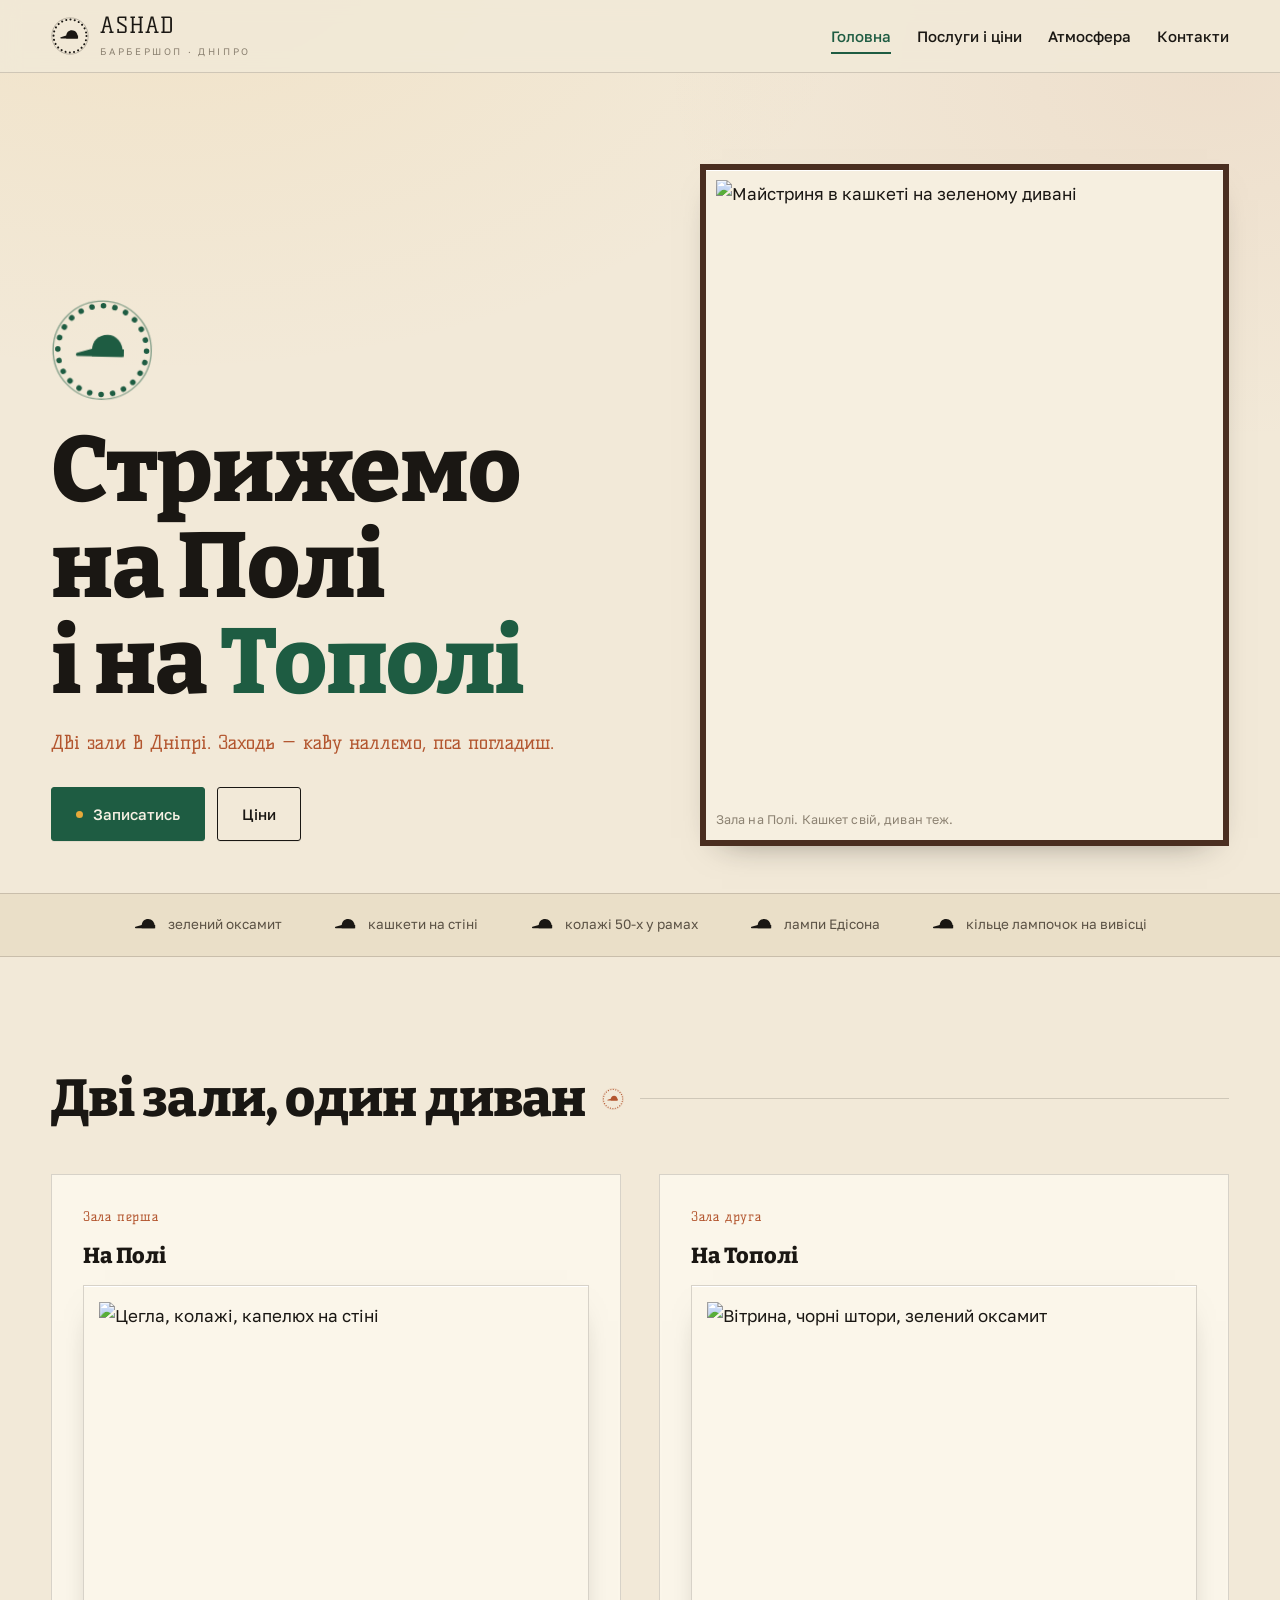
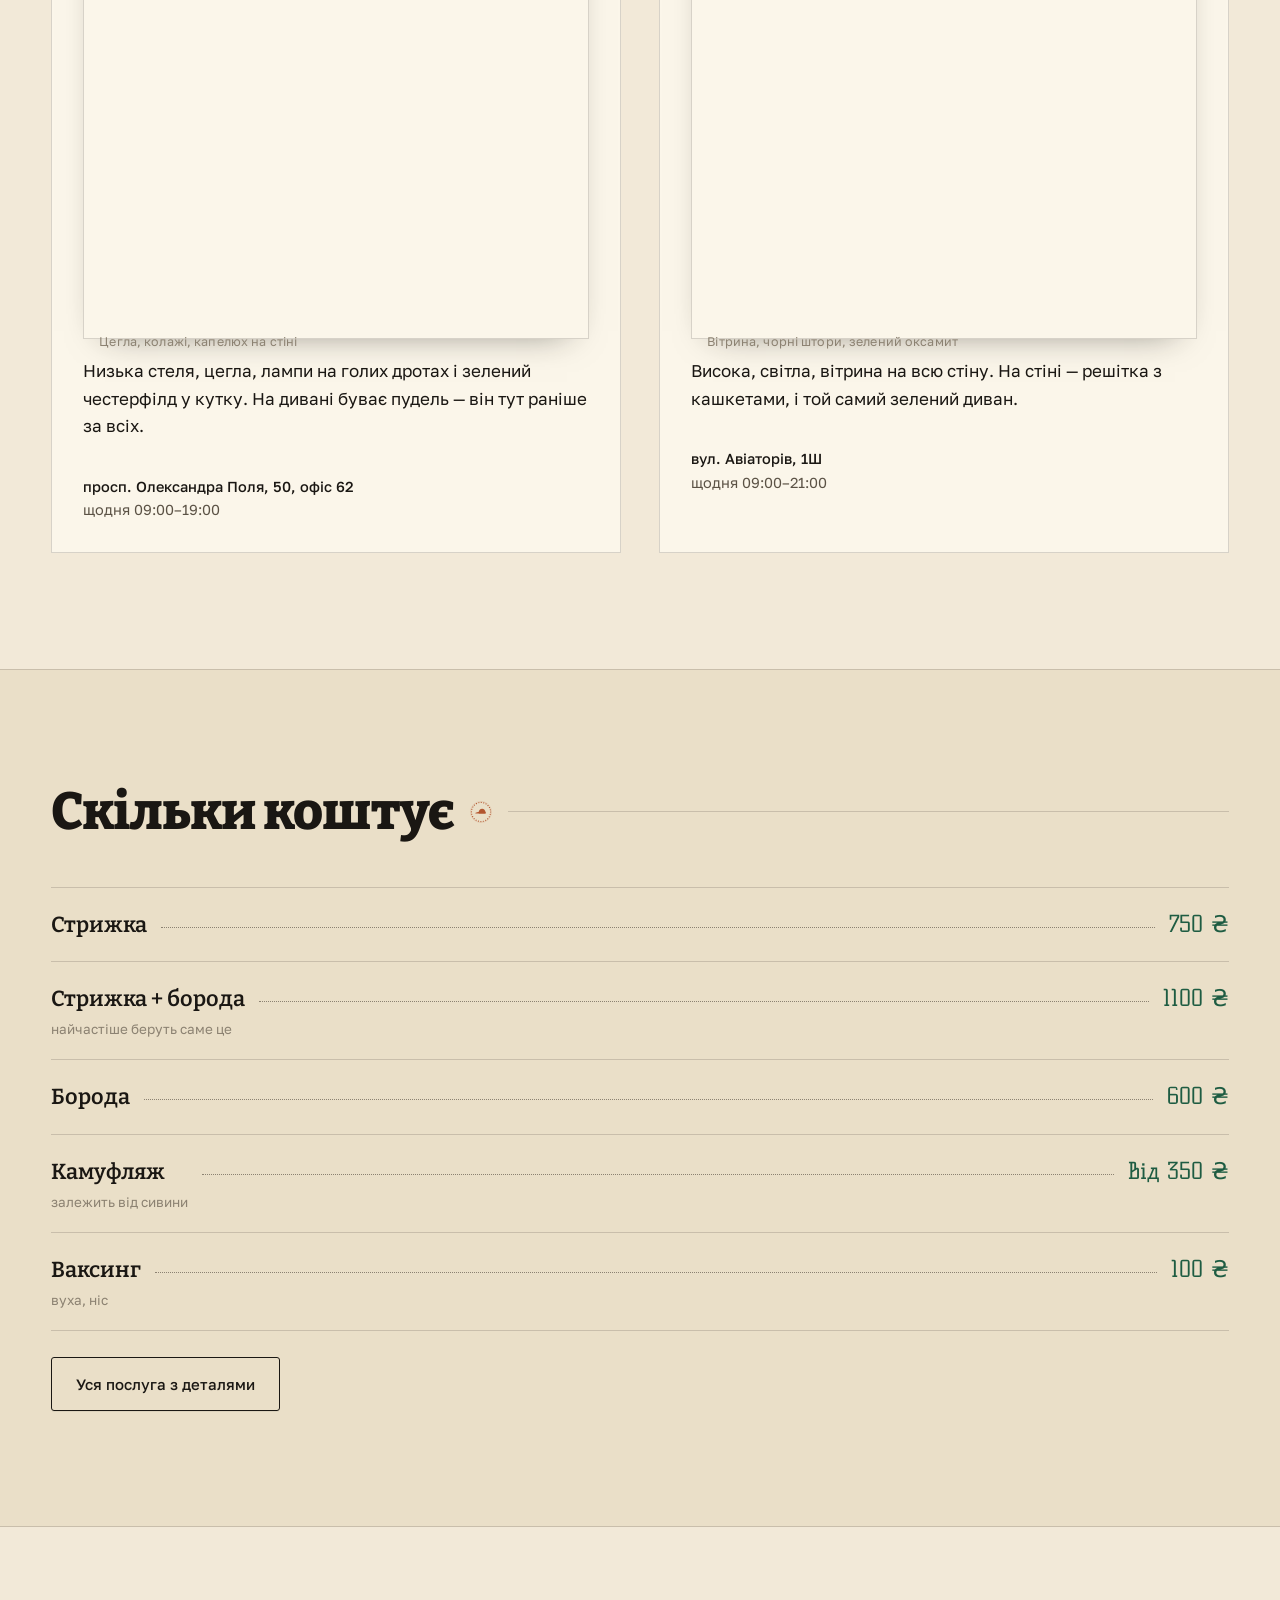
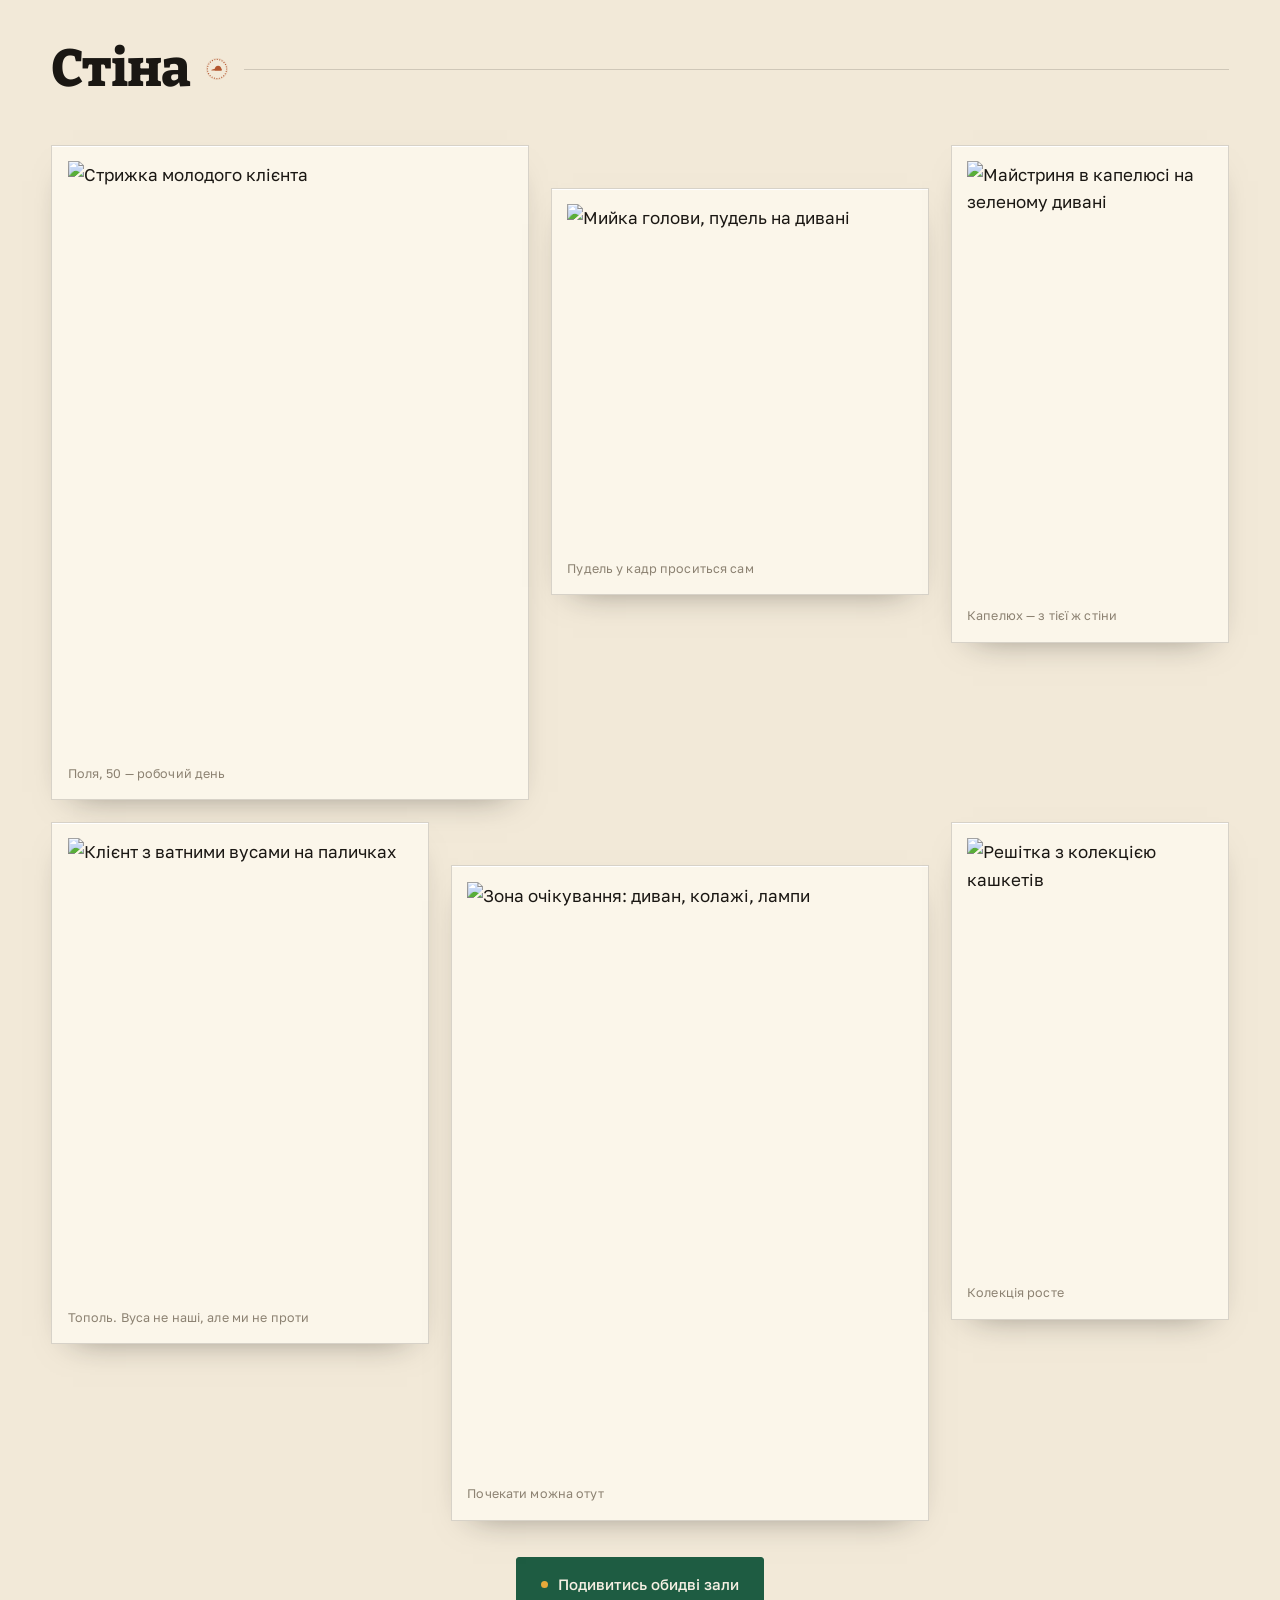
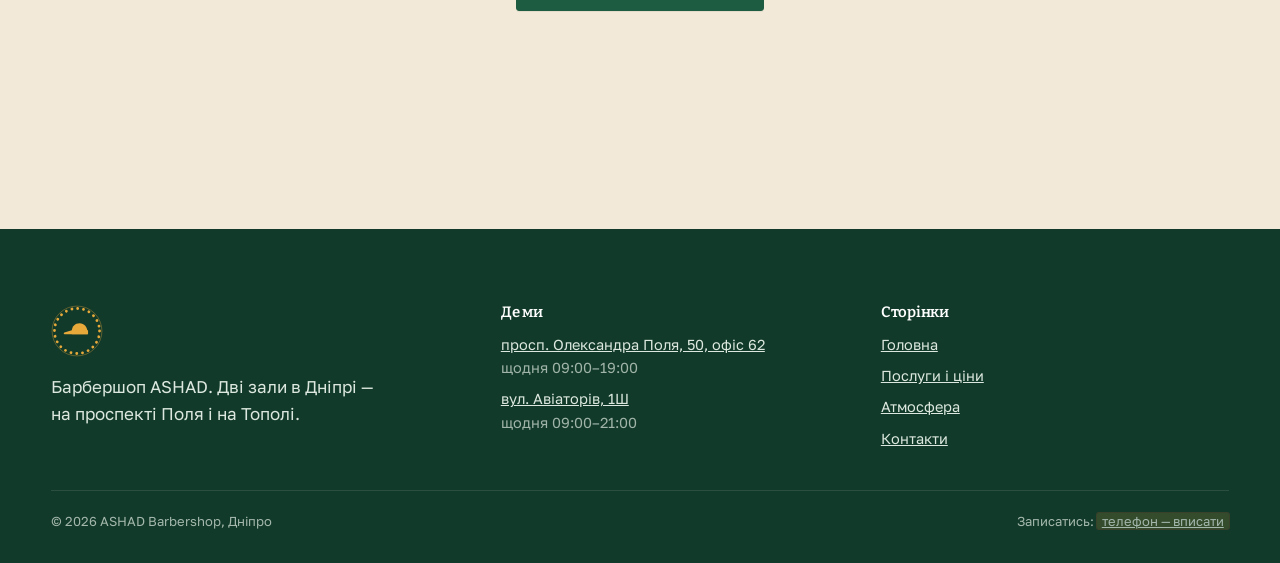
==== index.html @ 306d47fd "Сайт барбершопу ASHAD: чотири сторінки, локальні шрифти й бібліотеки Головна, послуги і ціни, атмосф" ====
<!doctype html>
<html lang="uk" class="no-js">
<head>
<meta charset="utf-8">
<meta name="viewport" content="width=device-width, initial-scale=1">
<title>ASHAD Barbershop — барбершоп у Дніпрі на просп. Поля і на Тополі</title>
<meta name="description" content="Барбершоп ASHAD у Дніпрі: дві зали — просп. Олександра Поля, 50 та вул. Авіаторів, 1Ш. Стрижка 750 ₴, стрижка з бородою 1100 ₴.">
<link rel="canonical" href="https://bashevnik.github.io/ashad-barbershop/index.html">
<meta property="og:type" content="website">
<meta property="og:site_name" content="ASHAD Barbershop">
<meta property="og:locale" content="uk_UA">
<meta property="og:title" content="ASHAD Barbershop — барбершоп у Дніпрі на просп. Поля і на Тополі">
<meta property="og:description" content="Барбершоп ASHAD у Дніпрі: дві зали — просп. Олександра Поля, 50 та вул. Авіаторів, 1Ш. Стрижка 750 ₴, стрижка з бородою 1100 ₴.">
<meta property="og:url" content="https://bashevnik.github.io/ashad-barbershop/index.html">
<meta property="og:image" content="https://bashevnik.github.io/ashad-barbershop/assets/photo_5222409327333810372_y.jpg">
<meta name="twitter:card" content="summary_large_image">
<meta name="theme-color" content="#F2E9D8">
<link rel="icon" href="assets/logo.png">
<link rel="preload" href="fonts/bitter-800-cyrillic.woff2" as="font" type="font/woff2" crossorigin>
<link rel="preload" href="fonts/golos-text-400-cyrillic.woff2" as="font" type="font/woff2" crossorigin>
<link rel="stylesheet" href="css/style.css">
<script>document.documentElement.className="js";</script>
<script type="application/ld+json">{"@context":"https://schema.org","@type":"HairSalon","name":"ASHAD Barbershop","description":"Барбершоп у Дніпрі: дві зали — на проспекті Олександра Поля та на вулиці Авіаторів (Тополь).","url":"https://bashevnik.github.io/ashad-barbershop/","image":"https://bashevnik.github.io/ashad-barbershop/assets/photo_5222409327333810366_y.jpg","priceRange":"600–1100 ₴","currenciesAccepted":"UAH","areaServed":"Дніпро","makesOffer":[{"@type":"Offer","itemOffered":{"@type":"Service","name":"Стрижка"},"price":"750","priceCurrency":"UAH"},{"@type":"Offer","itemOffered":{"@type":"Service","name":"Стрижка + борода"},"price":"1100","priceCurrency":"UAH"},{"@type":"Offer","itemOffered":{"@type":"Service","name":"Борода"},"price":"600","priceCurrency":"UAH"},{"@type":"Offer","itemOffered":{"@type":"Service","name":"Камуфляж"},"price":"350","priceCurrency":"UAH"},{"@type":"Offer","itemOffered":{"@type":"Service","name":"Ваксинг"},"price":"100","priceCurrency":"UAH"}],"department":[{"@type":"HairSalon","name":"ASHAD Barbershop — На Полі","address":{"@type":"PostalAddress","streetAddress":"просп. Олександра Поля, 50, офіс 62","addressLocality":"Дніпро","addressRegion":"Дніпропетровська область","addressCountry":"UA"},"openingHoursSpecification":{"@type":"OpeningHoursSpecification","dayOfWeek":["Monday","Tuesday","Wednesday","Thursday","Friday","Saturday","Sunday"],"opens":"09:00","closes":"19:00"}},{"@type":"HairSalon","name":"ASHAD Barbershop — На Тополі","address":{"@type":"PostalAddress","streetAddress":"вул. Авіаторів, 1Ш","addressLocality":"Дніпро","addressRegion":"Дніпропетровська область","addressCountry":"UA"},"openingHoursSpecification":{"@type":"OpeningHoursSpecification","dayOfWeek":["Monday","Tuesday","Wednesday","Thursday","Friday","Saturday","Sunday"],"opens":"09:00","closes":"21:00"}}]}</script>
</head>
<body>
<div id="curtain" aria-hidden="true"><svg class="ring " viewBox="0 0 120 120" aria-hidden="true" focusable="false"><circle class="rim" cx="60" cy="60" r="57.5"/><circle class="bulbs" cx="60" cy="60" r="52"/><g class="cap" transform="translate(24,36) scale(1.5)"><path d="M16 21v-5c0-7 5-12 12-12s12 6 12 13v4z"/><path d="M41 21H5c-1.6 0-2-2-.4-2.6L16 15h25z"/></g></svg></div>

<header class="hdr">
  <div class="wrap hdr__in">
    <a class="brand" href="index.html">
      <svg class="ring " viewBox="0 0 120 120" aria-hidden="true" focusable="false"><circle class="rim" cx="60" cy="60" r="57.5"/><circle class="bulbs" cx="60" cy="60" r="52"/><g class="cap" transform="translate(24,36) scale(1.5)"><path d="M16 21v-5c0-7 5-12 12-12s12 6 12 13v4z"/><path d="M41 21H5c-1.6 0-2-2-.4-2.6L16 15h25z"/></g></svg>
      <span>
        <span class="brand__name">ASHAD</span>
        <span class="brand__sub">БАРБЕРШОП · ДНІПРО</span>
      </span>
    </a>
    <button class="burger" type="button" aria-label="Меню" aria-expanded="false"><span></span></button>
    <nav class="nav" aria-label="Головне меню">
      <a href="index.html" aria-current="page">Головна</a>
      <a href="posluhy.html">Послуги і ціни</a>
      <a href="atmosfera.html">Атмосфера</a>
      <a href="kontakty.html">Контакти</a>
    </nav>
  </div>
</header>
<main id="main">

<section class="hero">
  <div class="wrap hero__grid">
    <div>
      <svg class="ring hero__mark lax-spin" viewBox="0 0 120 120" aria-hidden="true" focusable="false"><circle class="rim" cx="60" cy="60" r="57.5"/><circle class="bulbs" cx="60" cy="60" r="52"/><g class="cap" transform="translate(24,36) scale(1.5)"><path d="M16 21v-5c0-7 5-12 12-12s12 6 12 13v4z"/><path d="M41 21H5c-1.6 0-2-2-.4-2.6L16 15h25z"/></g></svg>
      <h1>Стрижемо<br>на Полі<br>і на <em>Тополі</em></h1>
      <p class="hero__hand">Дві зали в Дніпрі. Заходь — каву наллємо, пса погладиш.</p>
      <div class="hero__cta">
        <a class="btn" href="kontakty.html"><span class="btn__dot"></span>Записатись</a>
        <a class="btn btn--ghost" href="posluhy.html">Ціни</a>
      </div>
    </div>
    <figure class="frame frame--wood hero__photo frame--tilt-r lax-slow">
      <img src="assets/photo_5222409327333810364_y.jpg" alt="Майстриня в кашкеті на зеленому дивані" loading="eager" decoding="async">
      <figcaption>Зала на Полі. Кашкет свій, диван теж.</figcaption>
    </figure>
  </div>
</section>


<section class="caps" aria-hidden="true">
  <div class="wrap caps__row">
    <span class="caps__item"><svg  viewBox="0 0 48 30" fill="currentColor" aria-hidden="true"><path d="M16 21v-5c0-7 5-12 12-12s12 6 12 13v4z"/><path d="M41 21H5c-1.6 0-2-2-.4-2.6L16 15h25z"/></svg>зелений оксамит</span>
    <span class="caps__item"><svg  viewBox="0 0 48 30" fill="currentColor" aria-hidden="true"><path d="M16 21v-5c0-7 5-12 12-12s12 6 12 13v4z"/><path d="M41 21H5c-1.6 0-2-2-.4-2.6L16 15h25z"/></svg>кашкети на стіні</span>
    <span class="caps__item"><svg  viewBox="0 0 48 30" fill="currentColor" aria-hidden="true"><path d="M16 21v-5c0-7 5-12 12-12s12 6 12 13v4z"/><path d="M41 21H5c-1.6 0-2-2-.4-2.6L16 15h25z"/></svg>колажі 50-х у рамах</span>
    <span class="caps__item"><svg  viewBox="0 0 48 30" fill="currentColor" aria-hidden="true"><path d="M16 21v-5c0-7 5-12 12-12s12 6 12 13v4z"/><path d="M41 21H5c-1.6 0-2-2-.4-2.6L16 15h25z"/></svg>лампи Едісона</span>
    <span class="caps__item"><svg  viewBox="0 0 48 30" fill="currentColor" aria-hidden="true"><path d="M16 21v-5c0-7 5-12 12-12s12 6 12 13v4z"/><path d="M41 21H5c-1.6 0-2-2-.4-2.6L16 15h25z"/></svg>кільце лампочок на вивісці</span>
  </div>
</section>

<section class="sec">
  <div class="wrap">
    <div class="rule reveal"><h2>Дві зали, один диван</h2><svg class="ring " viewBox="0 0 120 120" aria-hidden="true" focusable="false"><circle class="rim" cx="60" cy="60" r="57.5"/><circle class="bulbs" cx="60" cy="60" r="52"/><g class="cap" transform="translate(24,36) scale(1.5)"><path d="M16 21v-5c0-7 5-12 12-12s12 6 12 13v4z"/><path d="M41 21H5c-1.6 0-2-2-.4-2.6L16 15h25z"/></g></svg></div>
    <div class="halls">
      <article class="hall reveal">
        <span class="hall__tag">Зала перша</span>
        <h3>На Полі</h3>
        <figure class="frame "><img src="assets/photo_5222409327333810372_y.jpg" alt="Цегла, колажі, капелюх на стіні" loading="lazy" decoding="async"><figcaption>Цегла, колажі, капелюх на стіні</figcaption></figure>
        <p>Низька стеля, цегла, лампи на голих дротах і зелений честерфілд у кутку. На дивані буває пудель — він тут раніше за всіх.</p>
        <p class="hall__meta"><b>просп. Олександра Поля, 50, офіс 62</b><br>щодня 09:00–19:00</p>
      </article>
      <article class="hall reveal">
        <span class="hall__tag">Зала друга</span>
        <h3>На Тополі</h3>
        <figure class="frame "><img src="assets/photo_5222409327333810380_y.jpg" alt="Вітрина, чорні штори, зелений оксамит" loading="lazy" decoding="async"><figcaption>Вітрина, чорні штори, зелений оксамит</figcaption></figure>
        <p>Висока, світла, вітрина на всю стіну. На стіні — решітка з кашкетами, і той самий зелений диван.</p>
        <p class="hall__meta"><b>вул. Авіаторів, 1Ш</b><br>щодня 09:00–21:00</p>
      </article>
    </div>
  </div>
</section>

<section class="sec" style="background:var(--paper-2);border-block:1px solid var(--line)">
  <div class="wrap">
    <div class="rule reveal"><h2>Скільки коштує</h2><svg class="ring " viewBox="0 0 120 120" aria-hidden="true" focusable="false"><circle class="rim" cx="60" cy="60" r="57.5"/><circle class="bulbs" cx="60" cy="60" r="52"/><g class="cap" transform="translate(24,36) scale(1.5)"><path d="M16 21v-5c0-7 5-12 12-12s12 6 12 13v4z"/><path d="M41 21H5c-1.6 0-2-2-.4-2.6L16 15h25z"/></g></svg></div>
    <div class="reveal">
<ul class="price">
  <li>
    <span class="price__name">Стрижка</span>
    <span class="price__dots"></span>
    <span class="price__val">750 ₴</span>
  </li>
  <li>
    <span class="price__name">Стрижка + борода<span class="price__note">найчастіше беруть саме це</span></span>
    <span class="price__dots"></span>
    <span class="price__val">1100 ₴</span>
  </li>
  <li>
    <span class="price__name">Борода</span>
    <span class="price__dots"></span>
    <span class="price__val">600 ₴</span>
  </li>
  <li>
    <span class="price__name">Камуфляж<span class="price__note">залежить від сивини</span></span>
    <span class="price__dots"></span>
    <span class="price__val">від 350 ₴</span>
  </li>
  <li>
    <span class="price__name">Ваксинг<span class="price__note">вуха, ніс</span></span>
    <span class="price__dots"></span>
    <span class="price__val">100 ₴</span>
  </li>
</ul></div>
    <p style="margin-top:26px"><a class="btn btn--ghost" href="posluhy.html">Уся послуга з деталями</a></p>
  </div>
</section>

<section class="sec">
  <div class="wrap-wide">
    <div class="rule reveal" style="width:min(100%,var(--wrap));margin-inline:auto"><h2>Стіна</h2><svg class="ring " viewBox="0 0 120 120" aria-hidden="true" focusable="false"><circle class="rim" cx="60" cy="60" r="57.5"/><circle class="bulbs" cx="60" cy="60" r="52"/><g class="cap" transform="translate(24,36) scale(1.5)"><path d="M16 21v-5c0-7 5-12 12-12s12 6 12 13v4z"/><path d="M41 21H5c-1.6 0-2-2-.4-2.6L16 15h25z"/></g></svg></div>
    <div class="wall">
      <figure class="frame w5 tall reveal frame--tilt-l"><img src="assets/photo_5222409327333810369_y.jpg" alt="Стрижка молодого клієнта" loading="lazy"><figcaption>Поля, 50 — робочий день</figcaption></figure>
      <figure class="frame w4 sq reveal down"><img src="assets/photo_5222409327333810367_y.jpg" alt="Мийка голови, пудель на дивані" loading="lazy"><figcaption>Пудель у кадр проситься сам</figcaption></figure>
      <figure class="frame w3 port reveal"><img src="assets/photo_5222409327333810373_y.jpg" alt="Майстриня в капелюсі на зеленому дивані" loading="lazy"><figcaption>Капелюх — з тієї ж стіни</figcaption></figure>
      <figure class="frame w4 tall reveal frame--tilt-r"><img src="assets/photo_5222409327333810377_y.jpg" alt="Клієнт з ватними вусами на паличках" loading="lazy"><figcaption>Тополь. Вуса не наші, але ми не проти</figcaption></figure>
      <figure class="frame w5 tall reveal down"><img src="assets/photo_5222409327333810374_y.jpg" alt="Зона очікування: диван, колажі, лампи" loading="lazy"><figcaption>Почекати можна отут</figcaption></figure>
      <figure class="frame w3 port reveal"><img src="assets/photo_5222409327333810379_y.jpg" alt="Решітка з колекцією кашкетів" loading="lazy"><figcaption>Колекція росте</figcaption></figure>
    </div>
    <p style="text-align:center;margin-top:36px"><a class="btn" href="atmosfera.html"><span class="btn__dot"></span>Подивитись обидві зали</a></p>
  </div>
</section>

</main>

<footer class="ftr">
  <div class="wrap">
    <div class="ftr__grid">
      <div>
        <svg class="ring " viewBox="0 0 120 120" aria-hidden="true" focusable="false"><circle class="rim" cx="60" cy="60" r="57.5"/><circle class="bulbs" cx="60" cy="60" r="52"/><g class="cap" transform="translate(24,36) scale(1.5)"><path d="M16 21v-5c0-7 5-12 12-12s12 6 12 13v4z"/><path d="M41 21H5c-1.6 0-2-2-.4-2.6L16 15h25z"/></g></svg>
        <p style="max-width:30ch;margin:0">Барбершоп ASHAD. Дві зали в Дніпрі — на проспекті Поля і на Тополі.</p>
      </div>
      <div>
        <h4>Де ми</h4>
        <ul>
          <li><a href="https://www.google.com/maps/search/?api=1&query=%D0%94%D0%BD%D1%96%D0%BF%D1%80%D0%BE%2C%20%D0%BF%D1%80%D0%BE%D1%81%D0%BF.%20%D0%9E%D0%BB%D0%B5%D0%BA%D1%81%D0%B0%D0%BD%D0%B4%D1%80%D0%B0%20%D0%9F%D0%BE%D0%BB%D1%8F%2C%2050%2C%20%D0%BE%D1%84%D1%96%D1%81%2062" target="_blank" rel="noopener">просп. Олександра Поля, 50, офіс 62</a><br><span style="opacity:.7">щодня 09:00–19:00</span></li>
          <li><a href="https://www.google.com/maps/search/?api=1&query=%D0%94%D0%BD%D1%96%D0%BF%D1%80%D0%BE%2C%20%D0%B2%D1%83%D0%BB.%20%D0%90%D0%B2%D1%96%D0%B0%D1%82%D0%BE%D1%80%D1%96%D0%B2%2C%201%D0%A8" target="_blank" rel="noopener">вул. Авіаторів, 1Ш</a><br><span style="opacity:.7">щодня 09:00–21:00</span></li>
        </ul>
      </div>
      <div>
        <h4>Сторінки</h4>
        <ul><li><a href="index.html">Головна</a></li><li><a href="posluhy.html">Послуги і ціни</a></li><li><a href="atmosfera.html">Атмосфера</a></li><li><a href="kontakty.html">Контакти</a></li></ul>
      </div>
    </div>
    <div class="ftr__bottom">
      <span>© <span id="year">2026</span> ASHAD Barbershop, Дніпро</span>
      <span>Записатись: <a href="tel:+380000000000"><span class="todo">телефон — вписати</span></a></span>
    </div>
  </div>
</footer>
<script src="js/lib/gsap.min.js"></script>
<script src="js/lib/ScrollTrigger.min.js"></script>
<script src="js/lib/lax.min.js"></script>
<script src="js/app.js"></script>
</body>
</html>
---- css/style.css ----
@import url("fonts.css");

/* ─────────────────────────────────────────────
   ASHAD BARBERSHOP — Дніпро
   Кольори зняті з залів: тепла штукатурка,
   зелений оксамит честерфілда, цегла, лампи.
   ───────────────────────────────────────────── */

:root{
  --paper:      #F2E9D8;
  --paper-2:    #EADFC8;
  --plaster:    #E4D7BE;
  --ink:        #1A1713;
  --ink-soft:   #5B5245;
  --ink-faint:  #8C8272;

  --green:      #1E5C42;
  --green-deep: #123A2A;
  --green-soft: #2F7B5A;

  --brick:      #B3562F;
  --bulb:       #E7A93A;

  --frame:      #4A2E20;
  --line:       rgba(26,23,19,.16);

  --wrap: 1180px;
  --gut: clamp(18px, 4vw, 56px);

  --r-sm: 3px;
  --r-md: 6px;
}

*,*::before,*::after{ box-sizing:border-box; }

html{
  -webkit-text-size-adjust:100%;
  scroll-behavior:smooth;
}
@media (prefers-reduced-motion: reduce){ html{ scroll-behavior:auto; } }

body{
  margin:0;
  background:var(--paper);
  color:var(--ink);
  font-family:"Golos Text", system-ui, -apple-system, "Segoe UI", sans-serif;
  font-size:clamp(15px, .55vw + 13px, 17px);
  line-height:1.62;
  overflow-x:hidden;
  background-image:
    radial-gradient(1200px 700px at 12% -5%, rgba(231,169,58,.10), transparent 60%),
    radial-gradient(900px 600px at 95% 8%, rgba(179,86,47,.07), transparent 62%);
  background-attachment:fixed;
}

img,video{ max-width:100%; display:block; }
a{ color:inherit; }

h1,h2,h3,h4{
  font-family:"Bitter", Georgia, serif;
  font-weight:800;
  line-height:1.04;
  letter-spacing:-.015em;
  margin:0;
  text-wrap:balance;
}
h1{ font-size:clamp(38px, 7.4vw, 92px); }
h2{ font-size:clamp(28px, 4.4vw, 52px); }
h3{ font-size:clamp(19px, 1.7vw, 25px); letter-spacing:-.005em; }
p{ margin:0 0 1em; }
p:last-child{ margin-bottom:0; }

.wrap{ width:min(100% - var(--gut)*2, var(--wrap)); margin-inline:auto; }
.wrap-wide{ width:min(100% - var(--gut)*2, 1440px); margin-inline:auto; }

.sr{
  position:absolute; width:1px; height:1px; padding:0; margin:-1px;
  overflow:hidden; clip:rect(0 0 0 0); white-space:nowrap; border:0;
}

/* ── знак: кільце лампочок з вивіски ───────── */
.ring{ display:block; color:var(--ink); }
.ring .bulbs{
  fill:none; stroke:currentColor; stroke-width:6.5;
  stroke-linecap:round; stroke-dasharray:.1 13.5138;
}
.ring .rim{ fill:none; stroke:currentColor; stroke-width:1.6; opacity:.5; }
.ring .cap{ fill:currentColor; }

/* ── шапка ─────────────────────────────────── */
.hdr{
  position:sticky; top:0; z-index:60;
  background:color-mix(in srgb, var(--paper) 86%, transparent);
  backdrop-filter:blur(9px);
  -webkit-backdrop-filter:blur(9px);
  border-bottom:1px solid var(--line);
}
.hdr__in{
  display:flex; align-items:center; gap:22px;
  min-height:72px;
}
.brand{
  display:flex; align-items:center; gap:11px;
  text-decoration:none; margin-right:auto;
}
.brand .ring{ width:38px; height:38px; flex:none; }
.brand__name{
  font-family:"Kelly Slab", "Bitter", serif;
  font-size:22px; letter-spacing:.06em; line-height:1;
}
.brand__sub{
  display:block; font-family:"Golos Text",sans-serif;
  font-size:9.5px; letter-spacing:.28em; color:var(--ink-faint);
  margin-top:3px;
}
.nav{ display:flex; gap:26px; align-items:center; }
.nav a{
  text-decoration:none; font-size:15px; font-weight:500;
  padding:6px 0; position:relative; color:var(--ink);
}
.nav a::after{
  content:""; position:absolute; left:0; right:0; bottom:0; height:2px;
  background:var(--green); transform:scaleX(0); transform-origin:left;
  transition:transform .28s cubic-bezier(.2,.7,.3,1);
}
.nav a:hover::after,
.nav a[aria-current="page"]::after{ transform:scaleX(1); }
.nav a[aria-current="page"]{ color:var(--green); }

.burger{
  display:none; width:42px; height:42px; border:1px solid var(--line);
  border-radius:var(--r-sm); background:transparent; cursor:pointer;
  align-items:center; justify-content:center; flex:none;
}
.burger span{ display:block; width:18px; height:1.6px; background:var(--ink); position:relative; }
.burger span::before,.burger span::after{
  content:""; position:absolute; left:0; width:18px; height:1.6px; background:var(--ink);
  transition:transform .25s;
}
.burger span::before{ top:-6px; } .burger span::after{ top:6px; }
.is-menu .burger span{ background:transparent; }
.is-menu .burger span::before{ transform:translateY(6px) rotate(45deg); }
.is-menu .burger span::after{ transform:translateY(-6px) rotate(-45deg); }

/* ── кнопки ────────────────────────────────── */
.btn{
  display:inline-flex; align-items:center; gap:10px;
  padding:14px 24px; border-radius:var(--r-sm);
  background:var(--green); color:#F7F1E4; text-decoration:none;
  font-weight:500; font-size:15px; border:1px solid var(--green);
  transition:background .25s, transform .25s, box-shadow .25s;
  box-shadow:0 1px 0 rgba(0,0,0,.06);
}
.btn:hover{ background:var(--green-deep); transform:translateY(-2px); }
.btn--ghost{
  background:transparent; color:var(--ink); border-color:var(--ink);
}
.btn--ghost:hover{ background:var(--ink); color:var(--paper); }
.btn__dot{ width:7px; height:7px; border-radius:50%; background:var(--bulb); flex:none; }

/* ── секції ────────────────────────────────── */
.sec{ padding:clamp(64px, 9vw, 128px) 0; }
.sec--tight{ padding:clamp(48px, 6vw, 84px) 0; }

.lead{
  font-size:clamp(18px, 1.5vw, 22px);
  line-height:1.5; max-width:34ch; color:var(--ink-soft);
}

.rule{
  display:flex; align-items:center; gap:16px;
  margin:0 0 clamp(28px,4vw,48px);
}
.rule::after{ content:""; flex:1; height:1px; background:var(--line); }
.rule .ring{ width:22px; height:22px; flex:none; color:var(--brick); }
.rule h2{ flex:none; }

/* ── герой ─────────────────────────────────── */
.hero{
  position:relative; padding:clamp(46px,7vw,86px) 0 clamp(30px,4vw,52px);
  overflow:hidden;
}
.hero__grid{
  display:grid; grid-template-columns:1.05fr .95fr;
  gap:clamp(28px,5vw,72px); align-items:end;
}
.hero__mark{ width:clamp(74px,8vw,104px); height:auto; color:var(--green); margin-bottom:22px; }
.hero h1 em{ font-style:normal; color:var(--green); }
.hero__hand{
  font-family:"Kelly Slab", serif; font-size:clamp(17px,1.5vw,21px);
  color:var(--brick); margin:20px 0 0; line-height:1.4;
}
.hero__cta{ display:flex; flex-wrap:wrap; gap:12px; margin-top:30px; }

/* фото у рамці — як зі стіни в залі */
.frame{
  background:#FBF6EA;
  padding:clamp(10px,1.2vw,18px);
  border:1px solid var(--line);
  box-shadow:
    0 1px 0 #fff inset,
    0 14px 34px -22px rgba(26,23,19,.55);
  position:relative;
}
.frame--wood{ border:6px solid var(--frame); padding:10px; background:#F6EFE0; }
.frame img{ width:100%; height:100%; object-fit:cover; display:block; }
.frame figcaption{
  font-size:12.5px; color:var(--ink-faint); padding-top:9px;
  font-family:"Golos Text",sans-serif; letter-spacing:.01em;
}
.frame--tilt-l{ transform:rotate(-1.4deg); }
.frame--tilt-r{ transform:rotate(1.1deg); }

.hero__photo{ margin:0; }
.hero__photo img{ aspect-ratio:4/5; }

/* ── смуга-кашкети (роздільник) ────────────── */
.caps{
  border-block:1px solid var(--line);
  background:var(--paper-2);
  padding:18px 0;
  overflow:hidden;
}
.caps__row{
  display:flex; gap:clamp(22px,4vw,54px); align-items:center;
  justify-content:center; flex-wrap:wrap;
}
.caps__item{
  display:inline-flex; align-items:center; gap:9px;
  font-size:13.5px; color:var(--ink-soft); white-space:nowrap;
}
.caps__item svg{ width:26px; height:26px; color:var(--ink); flex:none; }

/* ── прайс ─────────────────────────────────── */
.price{ list-style:none; margin:0; padding:0; }
.price li{
  display:flex; align-items:baseline; gap:14px;
  padding:18px 0; border-bottom:1px solid var(--line);
}
.price li:first-child{ border-top:1px solid var(--line); }
.price__name{ font-family:"Bitter",serif; font-weight:600; font-size:clamp(18px,1.7vw,24px); }
.price__dots{ flex:1; border-bottom:1px dotted var(--ink-faint); transform:translateY(-4px); }
.price__val{
  font-family:"Kelly Slab",serif; font-size:clamp(19px,1.8vw,26px);
  color:var(--green); white-space:nowrap;
}
.price__note{ display:block; font-size:13.5px; color:var(--ink-faint); font-family:"Golos Text",sans-serif; font-weight:400; margin-top:2px; }

/* ── зали ──────────────────────────────────── */
.halls{ display:grid; grid-template-columns:1fr 1fr; gap:clamp(20px,3vw,40px); }
.hall{
  background:#FBF6EA; border:1px solid var(--line); padding:clamp(20px,2.4vw,32px);
  display:flex; flex-direction:column; gap:18px;
}
.hall__tag{
  font-family:"Kelly Slab",serif; font-size:13px; color:var(--brick);
  letter-spacing:.05em;
}
.hall__meta{ font-size:14.5px; color:var(--ink-soft); }
.hall__meta b{ color:var(--ink); font-weight:500; }
.hall .frame{ margin:0; }
.hall .frame img{ aspect-ratio:4/5; }
.halls > .frame img{ aspect-ratio:4/5; }
.card .frame img{ aspect-ratio:16/10; }

/* ── стіна колажів ─────────────────────────── */
.wall{
  display:grid;
  grid-template-columns:repeat(12,1fr);
  gap:clamp(12px,1.7vw,26px);
  align-items:start;
}
.wall figure{ margin:0; }
.wall .w3{ grid-column:span 3; }
.wall .w4{ grid-column:span 4; }
.wall .w5{ grid-column:span 5; }
.wall .w6{ grid-column:span 6; }
.wall .w7{ grid-column:span 7; }
.wall .tall img{ aspect-ratio:3/4; }
.wall .wide img{ aspect-ratio:16/10; }
.wall .sq img{ aspect-ratio:1/1; }
.wall .port img{ aspect-ratio:9/16; }   /* вертикальний кадр без обрізки */
.wall .down{ margin-top:clamp(18px,3.4vw,54px); }

/* ── стрічка вертикальних відео ────────────── */
/* заголовок зверху, картки — трохи нижче центру
   екрана, щоб текст блоку лишався видним */
.reel{
  min-height:100svh;
  display:flex; flex-direction:column; justify-content:center;
  padding:clamp(56px,7vw,96px) 0;
  overflow:hidden;
}
.reel__head{ margin-bottom:clamp(22px,3vw,40px); }
/* трохи піднімаємо групу, щоб картки зупинялися ледь нижче центру екрана */
.reel__track{ margin-bottom:clamp(0px,4vh,44px); }
.reel__hint{
  display:inline-flex; align-items:center; gap:9px;
  font-size:13px; color:var(--ink-faint); margin-top:10px;
}
.reel__hint svg{ width:17px; height:17px; }

.reel__track{
  display:flex; gap:clamp(12px,1.5vw,22px);
  overflow-x:auto; overscroll-behavior-x:contain;
  padding:6px var(--gut) 22px;
  scroll-snap-type:x mandatory;
  scrollbar-width:none; cursor:grab;
}
.reel__track::-webkit-scrollbar{ display:none; }
.reel__track.is-drag{ cursor:grabbing; scroll-snap-type:none; }
.reel__card{
  flex:0 0 auto; width:clamp(190px, 17vw, 262px);
  scroll-snap-align:center;
  position:relative; background:#0E0D0B;
  border:1px solid var(--line);
  box-shadow:0 18px 40px -28px rgba(26,23,19,.7);
}
.reel__card video{
  width:100%; aspect-ratio:9/16; object-fit:cover; display:block;
  background:#0E0D0B;
}
.reel__card::after{
  content:""; position:absolute; inset:0; pointer-events:none;
  box-shadow:0 0 0 1px rgba(255,255,255,.06) inset;
}

/* ── решітка з кашкетами як навігація ──────── */
.grid-caps{
  display:grid; grid-template-columns:repeat(auto-fit,minmax(150px,1fr));
  gap:1px; background:var(--line); border:1px solid var(--line);
}
.grid-caps a{
  background:var(--paper); padding:26px 20px; text-decoration:none;
  display:flex; flex-direction:column; gap:12px; align-items:flex-start;
  transition:background .3s, color .3s;
}
.grid-caps a:hover{ background:var(--green); color:#F7F1E4; }
.grid-caps a:hover .grid-caps__ico{ color:var(--bulb); }
.grid-caps__ico{ width:38px; height:38px; color:var(--ink); transition:color .3s; }
.grid-caps b{ font-family:"Bitter",serif; font-size:17px; font-weight:600; }
.grid-caps span{ font-size:13.5px; opacity:.72; }

/* ── контакти ──────────────────────────────── */
.cards{ display:grid; grid-template-columns:1fr 1fr; gap:clamp(20px,3vw,36px); }
.card{
  border:1px solid var(--line); background:#FBF6EA;
  padding:clamp(22px,2.6vw,36px);
  display:flex; flex-direction:column; gap:16px;
}
.card h3{ color:var(--green); }
.card dl{ margin:0; display:grid; grid-template-columns:auto 1fr; gap:8px 16px; font-size:15px; }
.card dt{ color:var(--ink-faint); }
.card dd{ margin:0; }
.card__links{ display:flex; gap:10px; flex-wrap:wrap; margin-top:auto; padding-top:6px; }

.todo{
  background:rgba(231,169,58,.22);
  box-shadow:0 0 0 1px rgba(179,86,47,.35);
  padding:0 5px; border-radius:2px;
}

/* ── підвал ────────────────────────────────── */
.ftr{
  background:var(--green-deep); color:#DCE8DF;
  padding:clamp(46px,6vw,76px) 0 30px; margin-top:clamp(56px,8vw,110px);
}
.ftr a{ color:#DCE8DF; }
.ftr__grid{ display:grid; grid-template-columns:1.2fr 1fr 1fr; gap:32px; }
.ftr .ring{ width:52px; height:52px; color:var(--bulb); margin-bottom:16px; }
.ftr h4{ font-size:15px; font-weight:600; margin-bottom:12px; color:#fff; }
.ftr ul{ list-style:none; margin:0; padding:0; display:grid; gap:8px; font-size:14.5px; }
.ftr__bottom{
  margin-top:40px; padding-top:20px; border-top:1px solid rgba(255,255,255,.14);
  display:flex; justify-content:space-between; gap:16px; flex-wrap:wrap;
  font-size:13px; opacity:.72;
}

/* ── поява при скролі (GSAP; без JS усе видно) ── */
.js .reveal{ opacity:0; transform:translateY(26px); }

/* ── завіса переходу ───────────────────────── */
#curtain{
  position:fixed; inset:0; z-index:999;
  background:var(--green-deep);
  display:grid; place-items:center;
  transition:opacity .45s ease, visibility .45s;
}
#curtain .ring{ width:96px; height:96px; color:var(--bulb); }
#curtain .ring .rim{ stroke:#EBD9AE; opacity:.35; }
#curtain .ring .cap{ fill:#F3E7CB; }
html.is-ready #curtain{ opacity:0; visibility:hidden; }
html.is-leaving #curtain{ opacity:1; visibility:visible; }
.no-js #curtain{ display:none; }

@keyframes ring-spin{ to{ transform:rotate(360deg); } }
#curtain .ring .bulbs{ transform-origin:60px 60px; animation:ring-spin 9s linear infinite; }
@media (prefers-reduced-motion: reduce){
  #curtain .ring .bulbs{ animation:none; }
  #curtain{ transition:none; }
  .js .reveal{ opacity:1; transform:none; }
}

/* якір не ховається під липкою шапкою; у стрічки відео відступ не потрібен —
   вона сама висотою в екран і центрує картки */
#centr,#topol{ scroll-margin-top:92px; }

/* ── адаптив ───────────────────────────────── */
@media (max-width: 900px){
  .hero__grid{ grid-template-columns:1fr; align-items:start; }
  .hero__photo{ max-width:420px; }
  .halls,.cards,.ftr__grid{ grid-template-columns:1fr; }
  .wall .w3,.wall .w4,.wall .w5{ grid-column:span 6; }
  .wall .w6,.wall .w7{ grid-column:span 12; }
  .wall .down{ margin-top:0; }

  .burger{ display:inline-flex; }
  .nav{
    position:fixed; inset:72px 0 auto; flex-direction:column; gap:0;
    background:var(--paper); border-bottom:1px solid var(--line);
    padding:8px var(--gut) 20px; align-items:stretch;
    transform:translateY(-118%); transition:transform .34s cubic-bezier(.2,.7,.3,1);
    box-shadow:0 22px 40px -30px rgba(26,23,19,.7);
  }
  .is-menu .nav{ transform:translateY(0); }
  .nav a{ padding:14px 0; border-bottom:1px solid var(--line); font-size:18px; }
  .nav a::after{ display:none; }
}
@media (max-width: 560px){
  #video{ scroll-margin-top:88px; }
  .wall .w3,.wall .w4,.wall .w5{ grid-column:span 12; }
  .price li{ flex-wrap:wrap; gap:6px; }
  .price__dots{ min-width:30px; }
  .reel{ min-height:auto; }
}
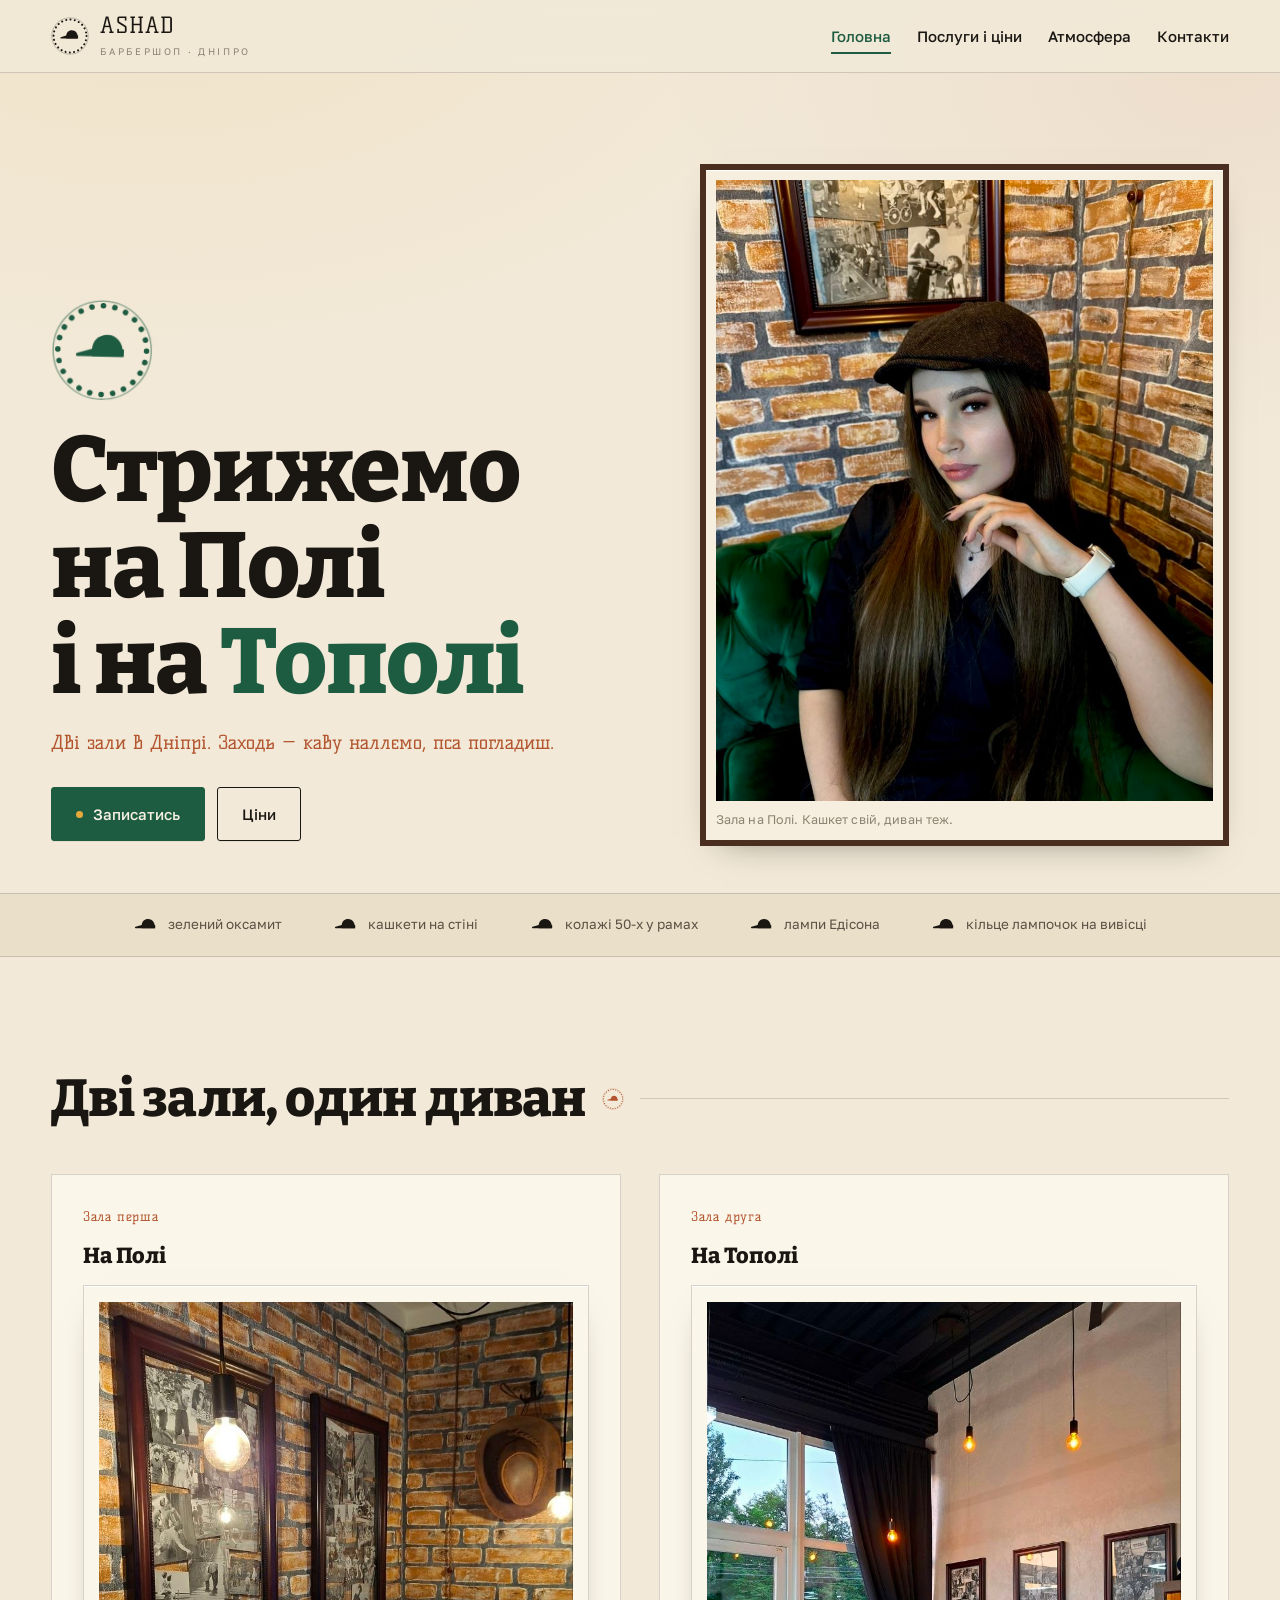
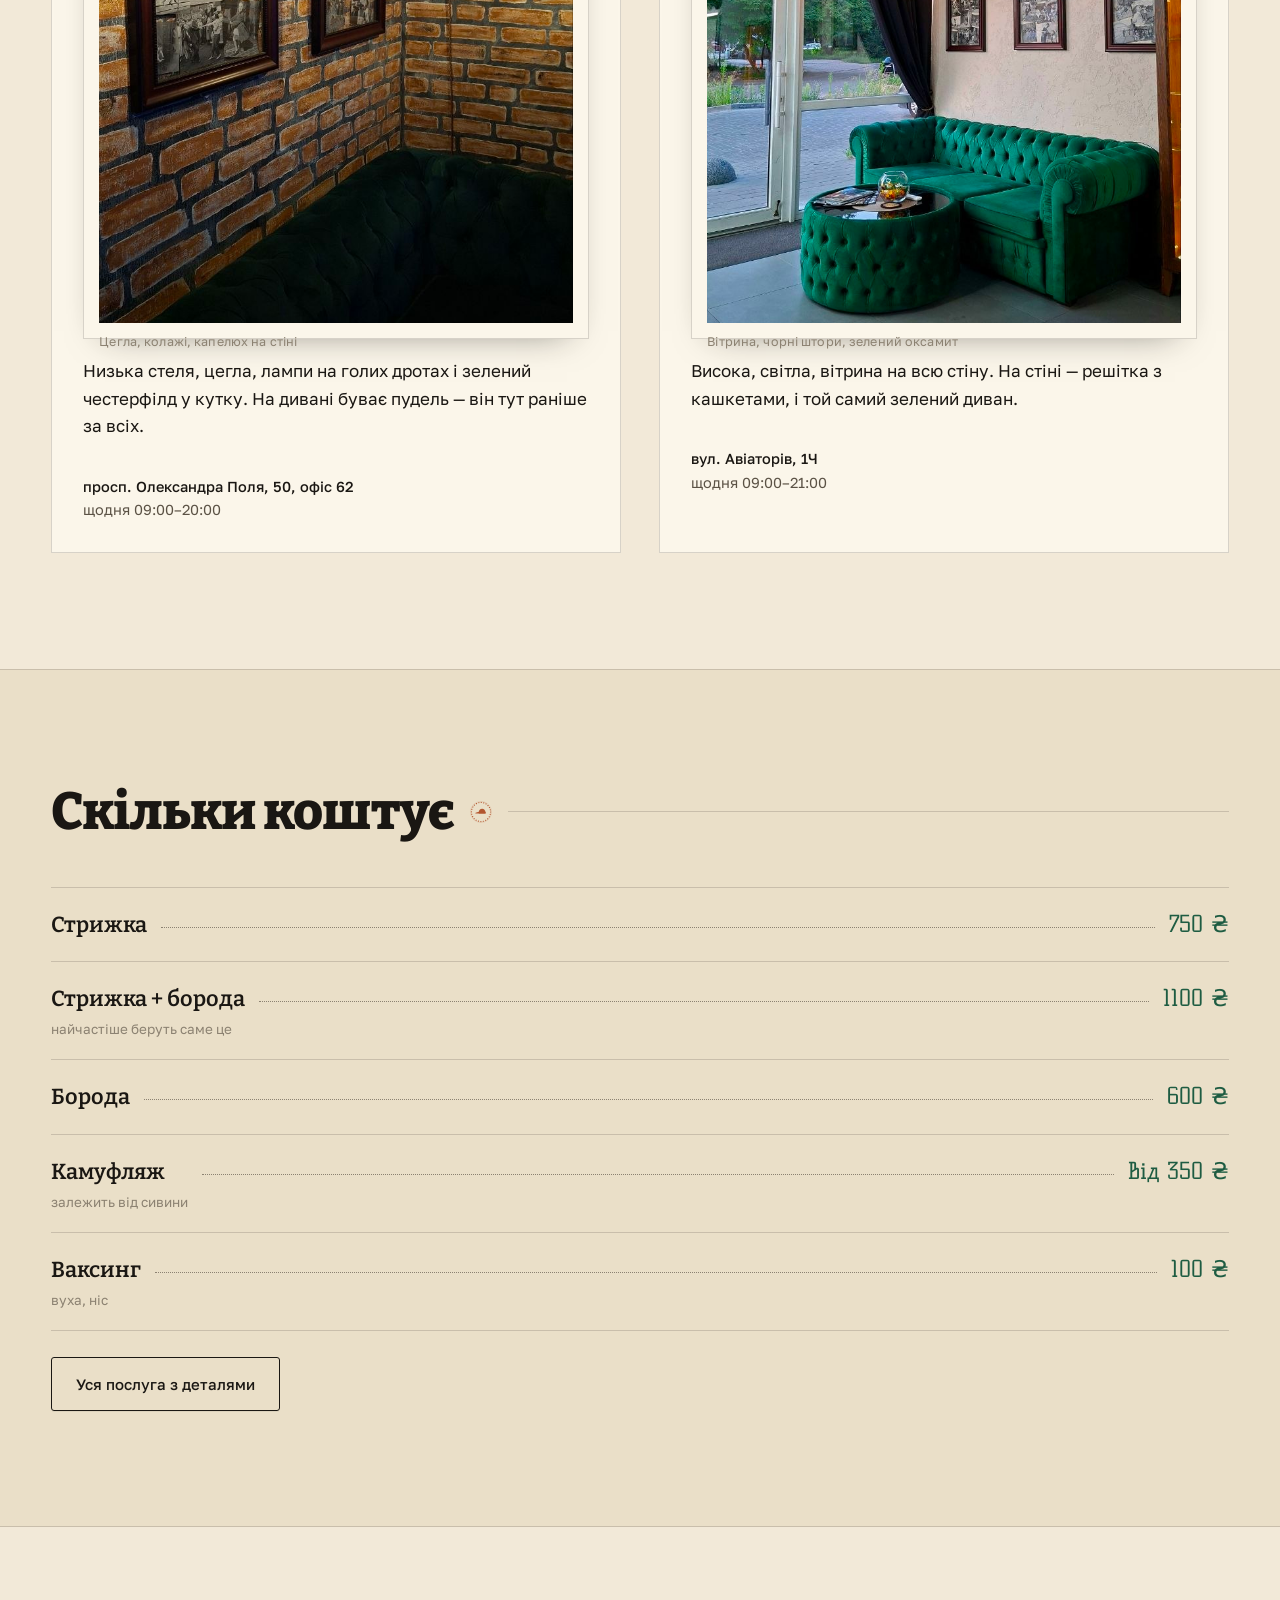
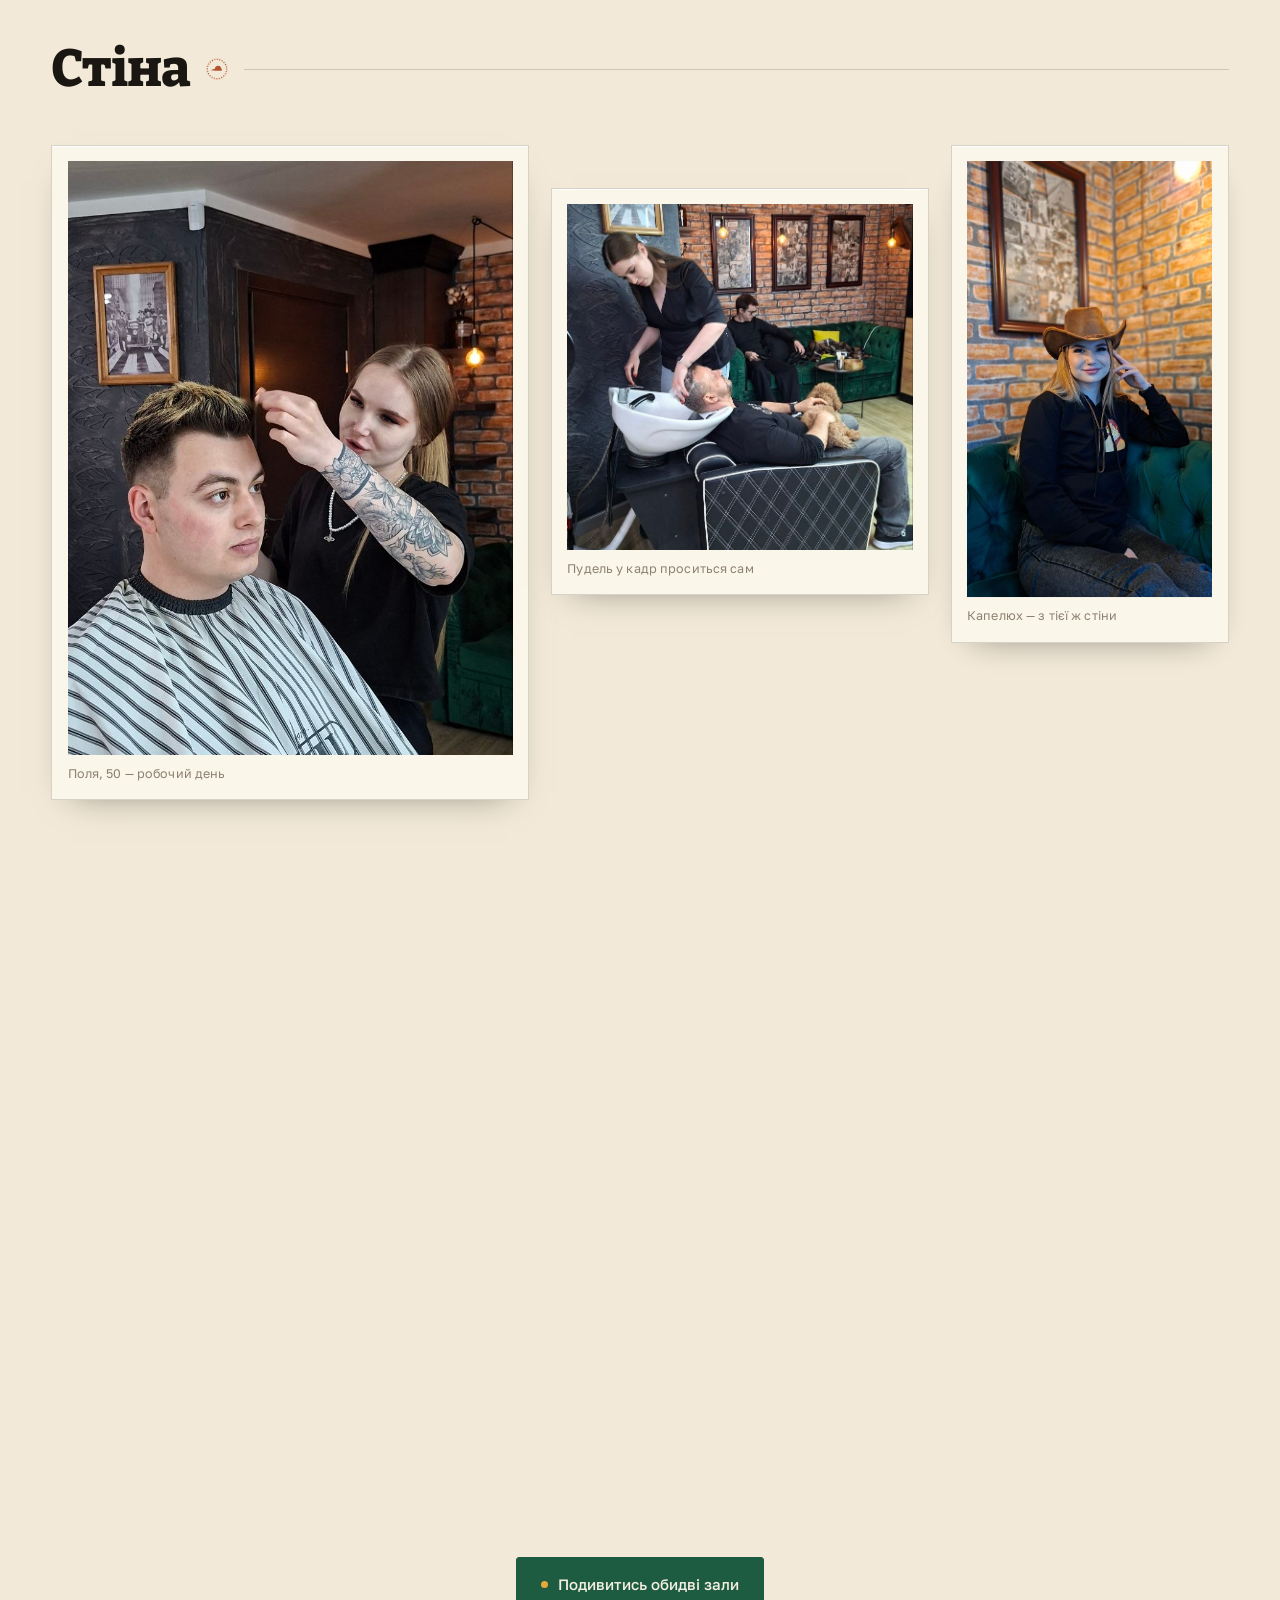
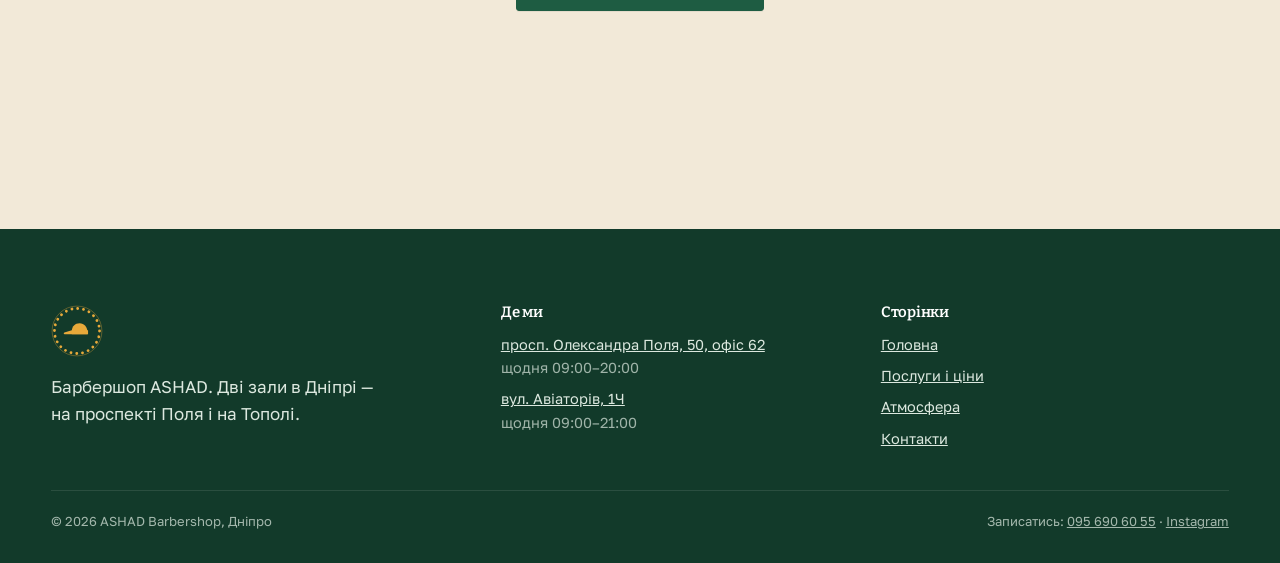
==== commit 98281871: "Фото і відео на місці, контакти з Google Maps, постери для стрічки 29 оригіналів у assets/. Заодно в" ====
--- a/index.html
+++ b/index.html
@@ -20,7 +20,7 @@
 <link rel="preload" href="fonts/golos-text-400-cyrillic.woff2" as="font" type="font/woff2" crossorigin>
 <link rel="stylesheet" href="css/style.css">
 <script>document.documentElement.className="js";</script>
-<script type="application/ld+json">{"@context":"https://schema.org","@type":"HairSalon","name":"ASHAD Barbershop","description":"Барбершоп у Дніпрі: дві зали — на проспекті Олександра Поля та на вулиці Авіаторів (Тополь).","url":"https://bashevnik.github.io/ashad-barbershop/","image":"https://bashevnik.github.io/ashad-barbershop/assets/photo_5222409327333810366_y.jpg","priceRange":"600–1100 ₴","currenciesAccepted":"UAH","areaServed":"Дніпро","makesOffer":[{"@type":"Offer","itemOffered":{"@type":"Service","name":"Стрижка"},"price":"750","priceCurrency":"UAH"},{"@type":"Offer","itemOffered":{"@type":"Service","name":"Стрижка + борода"},"price":"1100","priceCurrency":"UAH"},{"@type":"Offer","itemOffered":{"@type":"Service","name":"Борода"},"price":"600","priceCurrency":"UAH"},{"@type":"Offer","itemOffered":{"@type":"Service","name":"Камуфляж"},"price":"350","priceCurrency":"UAH"},{"@type":"Offer","itemOffered":{"@type":"Service","name":"Ваксинг"},"price":"100","priceCurrency":"UAH"}],"department":[{"@type":"HairSalon","name":"ASHAD Barbershop — На Полі","address":{"@type":"PostalAddress","streetAddress":"просп. Олександра Поля, 50, офіс 62","addressLocality":"Дніпро","addressRegion":"Дніпропетровська область","addressCountry":"UA"},"openingHoursSpecification":{"@type":"OpeningHoursSpecification","dayOfWeek":["Monday","Tuesday","Wednesday","Thursday","Friday","Saturday","Sunday"],"opens":"09:00","closes":"19:00"}},{"@type":"HairSalon","name":"ASHAD Barbershop — На Тополі","address":{"@type":"PostalAddress","streetAddress":"вул. Авіаторів, 1Ш","addressLocality":"Дніпро","addressRegion":"Дніпропетровська область","addressCountry":"UA"},"openingHoursSpecification":{"@type":"OpeningHoursSpecification","dayOfWeek":["Monday","Tuesday","Wednesday","Thursday","Friday","Saturday","Sunday"],"opens":"09:00","closes":"21:00"}}]}</script>
+<script type="application/ld+json">{"@context":"https://schema.org","@type":"HairSalon","name":"ASHAD Barbershop","description":"Барбершоп у Дніпрі: дві зали — на проспекті Олександра Поля та на вулиці Авіаторів (Тополь).","url":"https://bashevnik.github.io/ashad-barbershop/","image":"https://bashevnik.github.io/ashad-barbershop/assets/photo_5222409327333810366_y.jpg","priceRange":"600–1100 ₴","currenciesAccepted":"UAH","areaServed":"Дніпро","telephone":"+380956906055","sameAs":["https://instagram.com/ashad_barbershop.dnipro","https://instagram.com/ashad_barbershop.dnipro_2"],"makesOffer":[{"@type":"Offer","itemOffered":{"@type":"Service","name":"Стрижка"},"price":"750","priceCurrency":"UAH"},{"@type":"Offer","itemOffered":{"@type":"Service","name":"Стрижка + борода"},"price":"1100","priceCurrency":"UAH"},{"@type":"Offer","itemOffered":{"@type":"Service","name":"Борода"},"price":"600","priceCurrency":"UAH"},{"@type":"Offer","itemOffered":{"@type":"Service","name":"Камуфляж"},"price":"350","priceCurrency":"UAH"},{"@type":"Offer","itemOffered":{"@type":"Service","name":"Ваксинг"},"price":"100","priceCurrency":"UAH"}],"department":[{"@type":"HairSalon","name":"ASHAD Barbershop — На Полі","telephone":"+380956906055","sameAs":["https://instagram.com/ashad_barbershop.dnipro"],"hasMap":"https://maps.google.com/?cid=17836078881062854415","address":{"@type":"PostalAddress","streetAddress":"просп. Олександра Поля, 50, офіс 62","addressLocality":"Дніпро","addressRegion":"Дніпропетровська область","addressCountry":"UA"},"openingHoursSpecification":{"@type":"OpeningHoursSpecification","dayOfWeek":["Monday","Tuesday","Wednesday","Thursday","Friday","Saturday","Sunday"],"opens":"09:00","closes":"20:00"}},{"@type":"HairSalon","name":"ASHAD Barbershop — На Тополі","telephone":"+380938884050","sameAs":["https://instagram.com/ashad_barbershop.dnipro_2"],"hasMap":"https://www.google.com/maps/search/?api=1&query=ASHAD%20Barbershop%20Dnipro%202","address":{"@type":"PostalAddress","streetAddress":"вул. Авіаторів, 1Ч","addressLocality":"Дніпро","addressRegion":"Дніпропетровська область","addressCountry":"UA"},"openingHoursSpecification":{"@type":"OpeningHoursSpecification","dayOfWeek":["Monday","Tuesday","Wednesday","Thursday","Friday","Saturday","Sunday"],"opens":"09:00","closes":"21:00"}}]}</script>
 </head>
 <body>
 <div id="curtain" aria-hidden="true"><svg class="ring " viewBox="0 0 120 120" aria-hidden="true" focusable="false"><circle class="rim" cx="60" cy="60" r="57.5"/><circle class="bulbs" cx="60" cy="60" r="52"/><g class="cap" transform="translate(24,36) scale(1.5)"><path d="M16 21v-5c0-7 5-12 12-12s12 6 12 13v4z"/><path d="M41 21H5c-1.6 0-2-2-.4-2.6L16 15h25z"/></g></svg></div>
@@ -83,14 +83,14 @@
         <h3>На Полі</h3>
         <figure class="frame "><img src="assets/photo_5222409327333810372_y.jpg" alt="Цегла, колажі, капелюх на стіні" loading="lazy" decoding="async"><figcaption>Цегла, колажі, капелюх на стіні</figcaption></figure>
         <p>Низька стеля, цегла, лампи на голих дротах і зелений честерфілд у кутку. На дивані буває пудель — він тут раніше за всіх.</p>
-        <p class="hall__meta"><b>просп. Олександра Поля, 50, офіс 62</b><br>щодня 09:00–19:00</p>
+        <p class="hall__meta"><b>просп. Олександра Поля, 50, офіс 62</b><br>щодня 09:00–20:00</p>
       </article>
       <article class="hall reveal">
         <span class="hall__tag">Зала друга</span>
         <h3>На Тополі</h3>
         <figure class="frame "><img src="assets/photo_5222409327333810380_y.jpg" alt="Вітрина, чорні штори, зелений оксамит" loading="lazy" decoding="async"><figcaption>Вітрина, чорні штори, зелений оксамит</figcaption></figure>
         <p>Висока, світла, вітрина на всю стіну. На стіні — решітка з кашкетами, і той самий зелений диван.</p>
-        <p class="hall__meta"><b>вул. Авіаторів, 1Ш</b><br>щодня 09:00–21:00</p>
+        <p class="hall__meta"><b>вул. Авіаторів, 1Ч</b><br>щодня 09:00–21:00</p>
       </article>
     </div>
   </div>
@@ -158,8 +158,8 @@
       <div>
         <h4>Де ми</h4>
         <ul>
-          <li><a href="https://www.google.com/maps/search/?api=1&query=%D0%94%D0%BD%D1%96%D0%BF%D1%80%D0%BE%2C%20%D0%BF%D1%80%D0%BE%D1%81%D0%BF.%20%D0%9E%D0%BB%D0%B5%D0%BA%D1%81%D0%B0%D0%BD%D0%B4%D1%80%D0%B0%20%D0%9F%D0%BE%D0%BB%D1%8F%2C%2050%2C%20%D0%BE%D1%84%D1%96%D1%81%2062" target="_blank" rel="noopener">просп. Олександра Поля, 50, офіс 62</a><br><span style="opacity:.7">щодня 09:00–19:00</span></li>
-          <li><a href="https://www.google.com/maps/search/?api=1&query=%D0%94%D0%BD%D1%96%D0%BF%D1%80%D0%BE%2C%20%D0%B2%D1%83%D0%BB.%20%D0%90%D0%B2%D1%96%D0%B0%D1%82%D0%BE%D1%80%D1%96%D0%B2%2C%201%D0%A8" target="_blank" rel="noopener">вул. Авіаторів, 1Ш</a><br><span style="opacity:.7">щодня 09:00–21:00</span></li>
+          <li><a href="https://maps.google.com/?cid=17836078881062854415" target="_blank" rel="noopener">просп. Олександра Поля, 50, офіс 62</a><br><span style="opacity:.7">щодня 09:00–20:00</span></li>
+          <li><a href="https://www.google.com/maps/search/?api=1&query=ASHAD%20Barbershop%20Dnipro%202" target="_blank" rel="noopener">вул. Авіаторів, 1Ч</a><br><span style="opacity:.7">щодня 09:00–21:00</span></li>
         </ul>
       </div>
       <div>
@@ -169,7 +169,7 @@
     </div>
     <div class="ftr__bottom">
       <span>© <span id="year">2026</span> ASHAD Barbershop, Дніпро</span>
-      <span>Записатись: <a href="tel:+380000000000"><span class="todo">телефон — вписати</span></a></span>
+      <span>Записатись: <a href="tel:+380956906055">095 690 60 55</a> · <a href="https://instagram.com/ashad_barbershop.dnipro" target="_blank" rel="noopener">Instagram</a></span>
     </div>
   </div>
 </footer>
--- a/css/style.css
+++ b/css/style.css
@@ -354,12 +354,6 @@
 .card dd{ margin:0; }
 .card__links{ display:flex; gap:10px; flex-wrap:wrap; margin-top:auto; padding-top:6px; }
 
-.todo{
-  background:rgba(231,169,58,.22);
-  box-shadow:0 0 0 1px rgba(179,86,47,.35);
-  padding:0 5px; border-radius:2px;
-}
-
 /* ── підвал ────────────────────────────────── */
 .ftr{
   background:var(--green-deep); color:#DCE8DF;
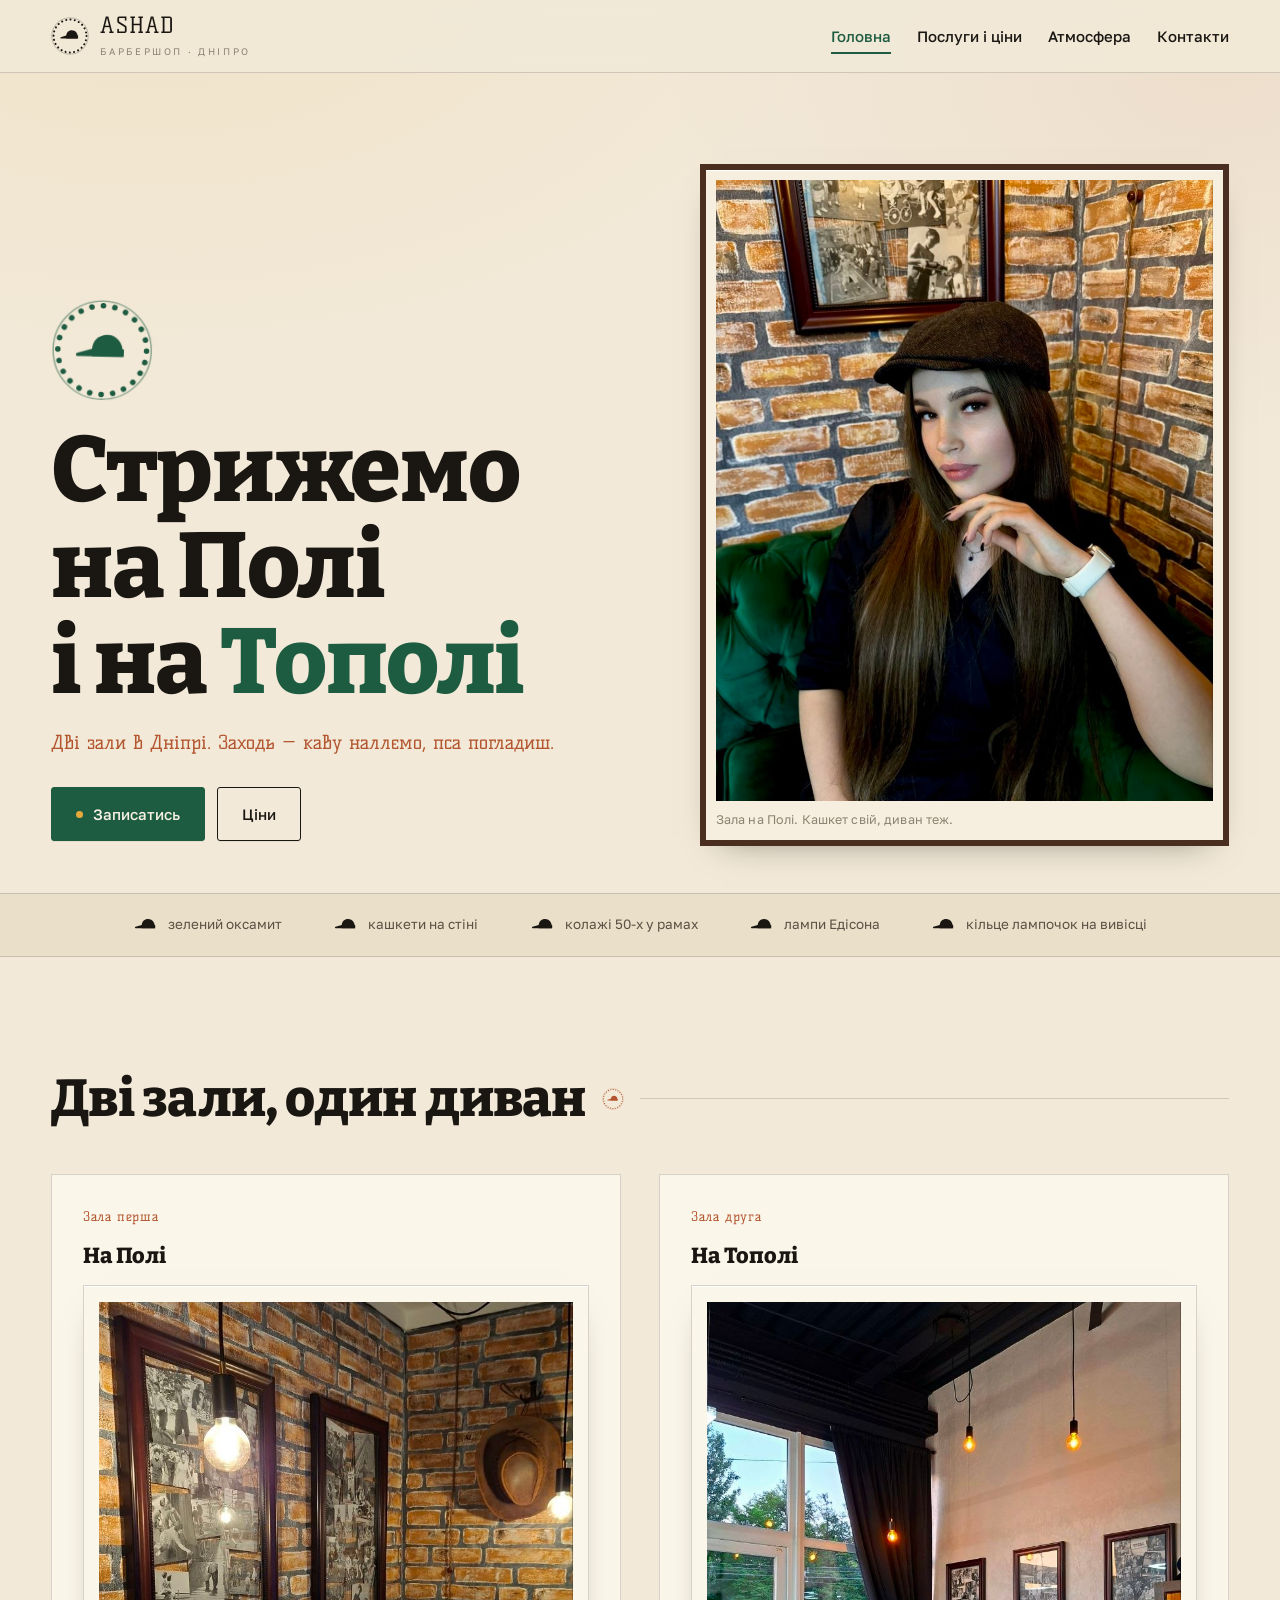
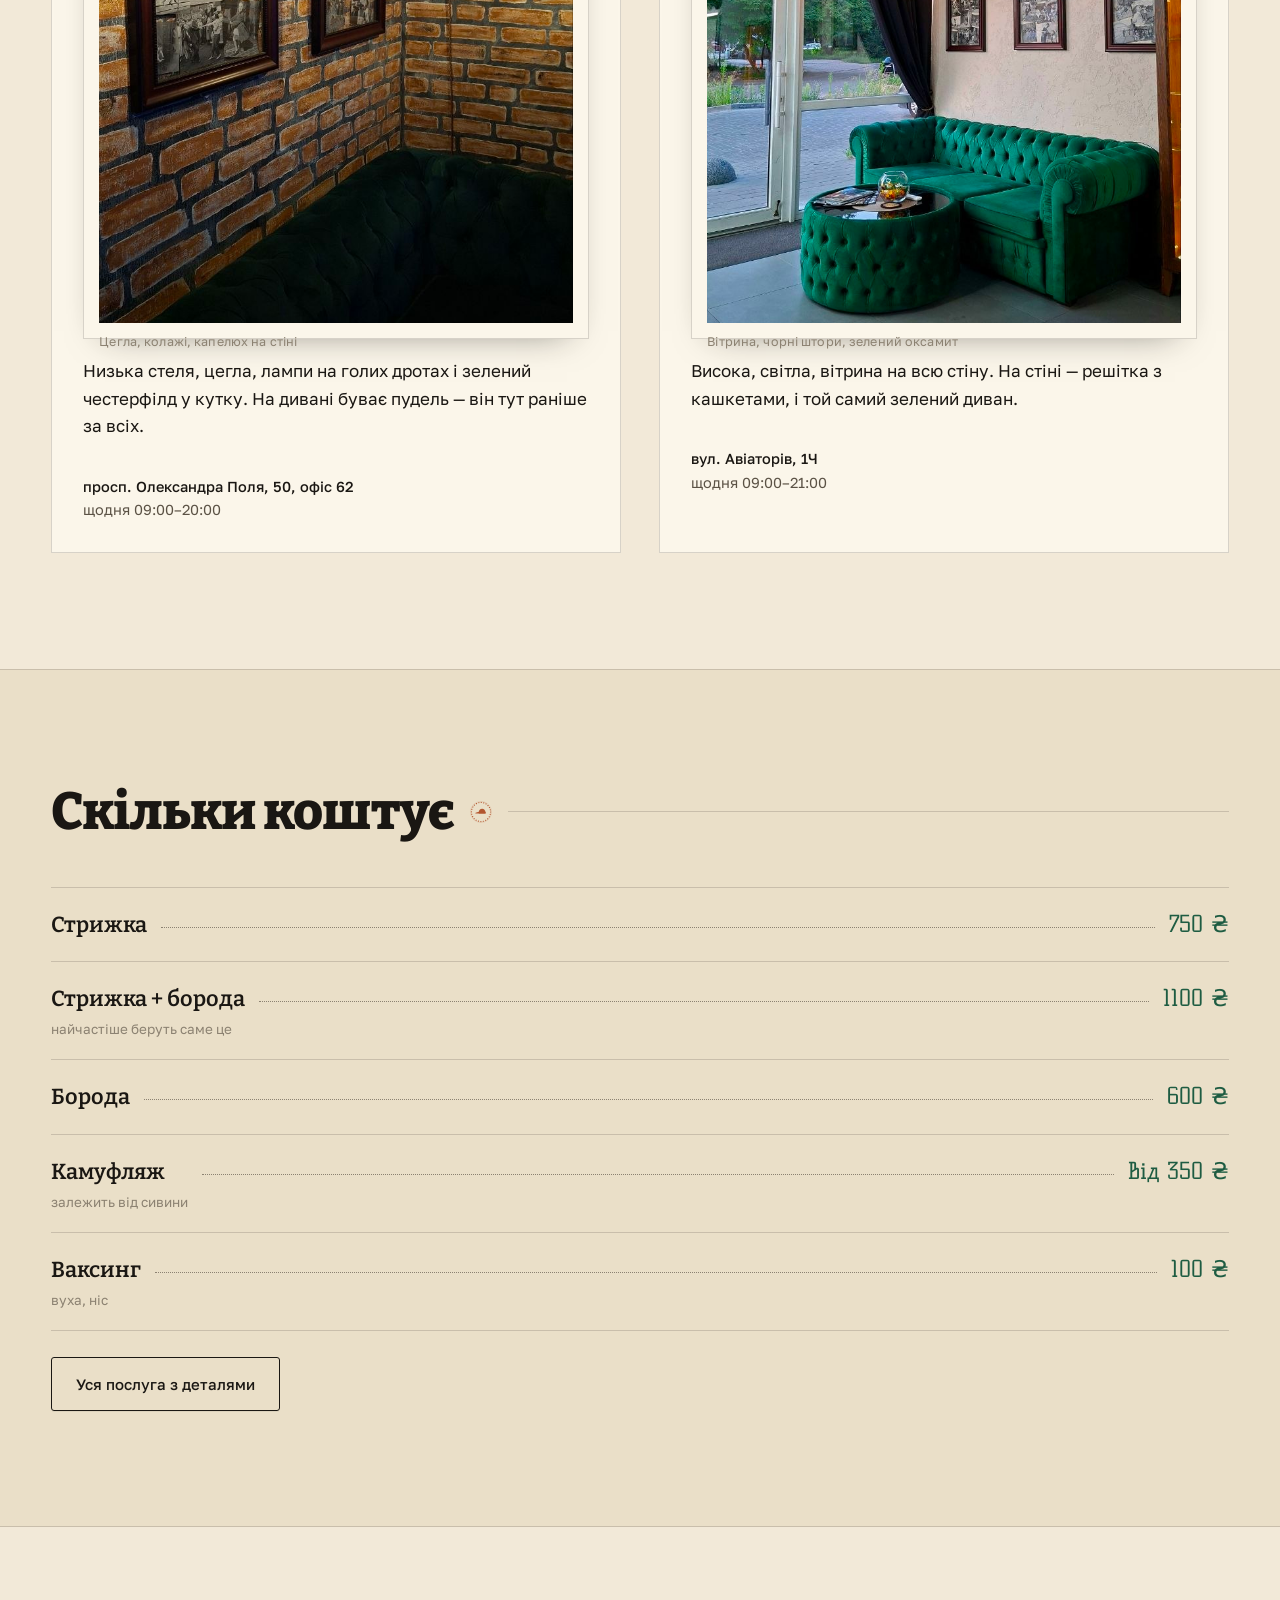
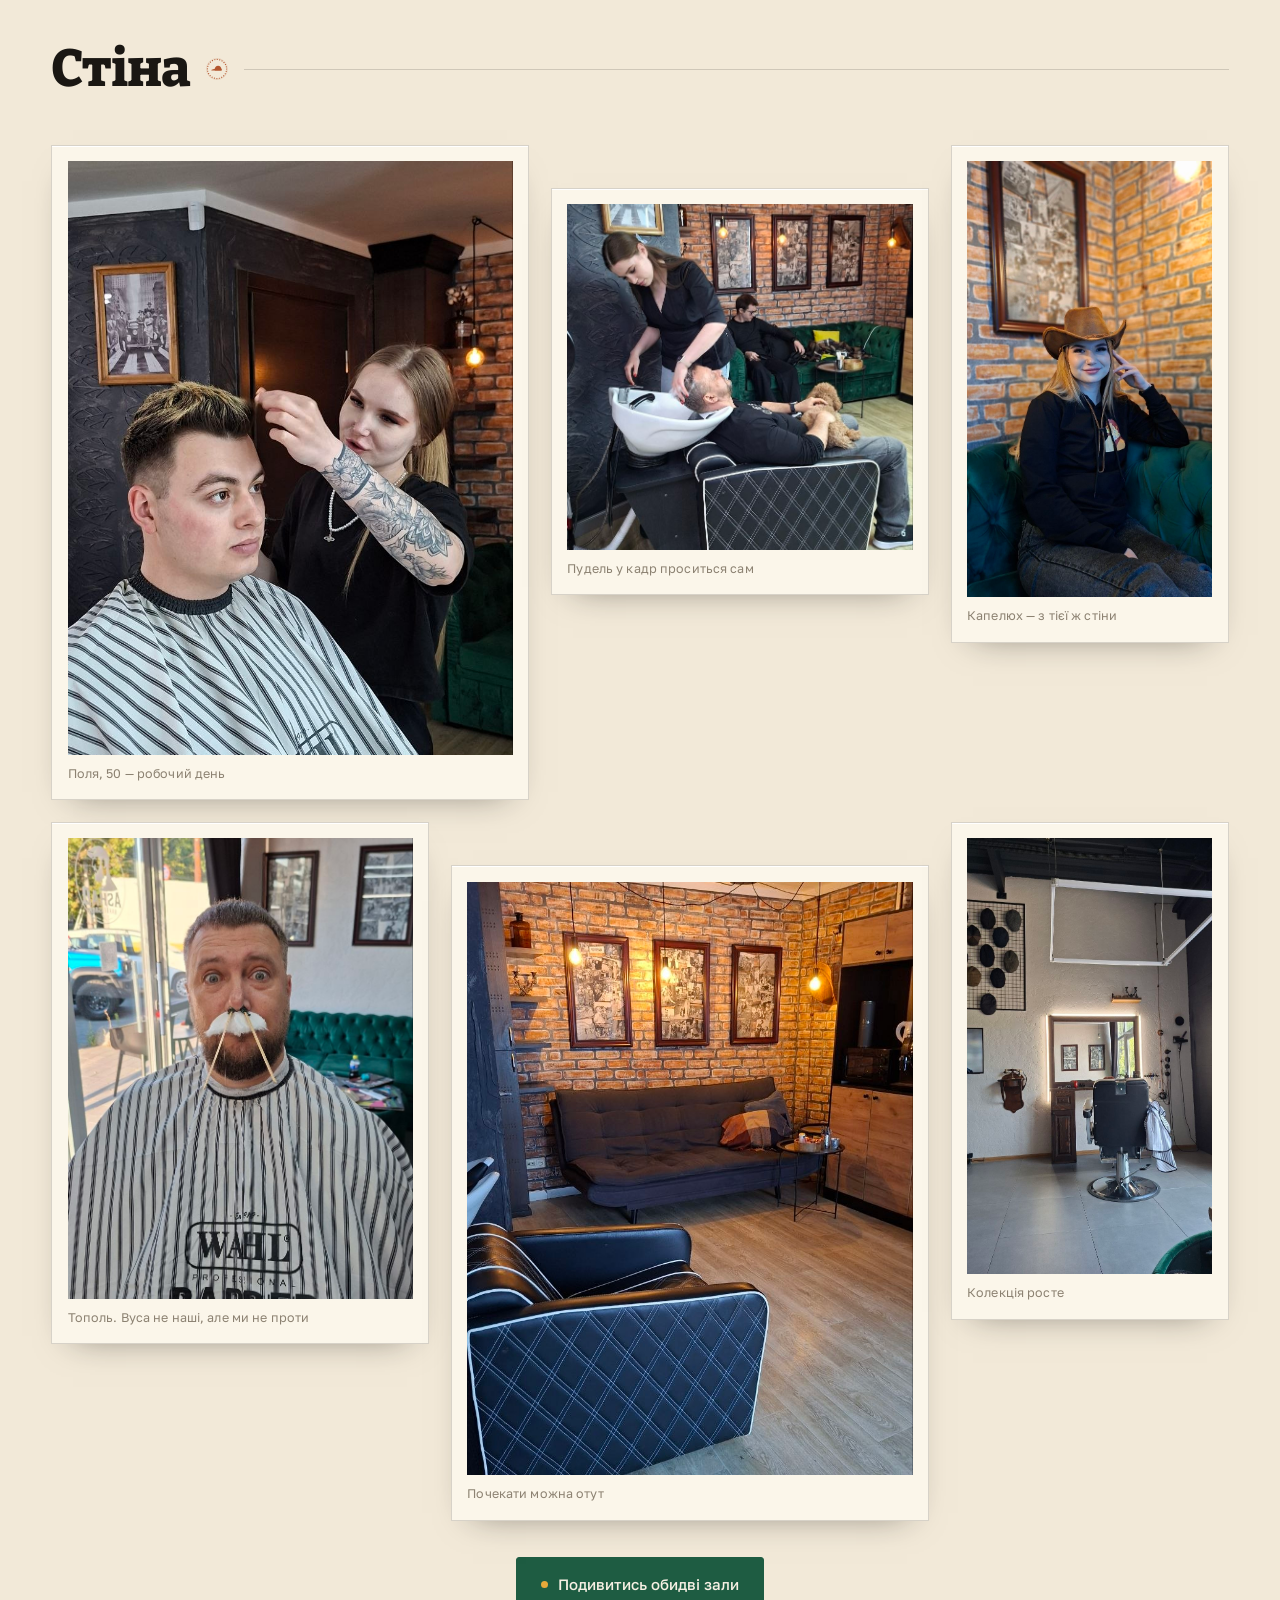
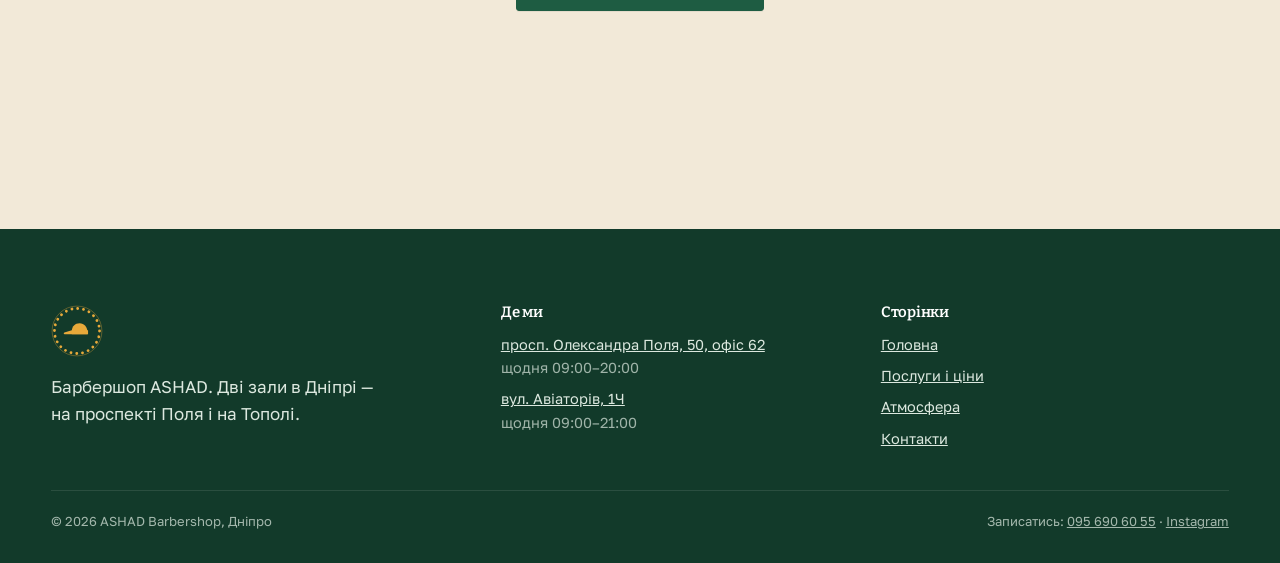
==== commit e5696569: "Смуга над шапкою на телефоні і решта адаптиву Панель меню ховалась через translateY(-118%), але вона" ====
--- a/index.html
+++ b/index.html
@@ -25,6 +25,7 @@
 <body>
 <div id="curtain" aria-hidden="true"><svg class="ring " viewBox="0 0 120 120" aria-hidden="true" focusable="false"><circle class="rim" cx="60" cy="60" r="57.5"/><circle class="bulbs" cx="60" cy="60" r="52"/><g class="cap" transform="translate(24,36) scale(1.5)"><path d="M16 21v-5c0-7 5-12 12-12s12 6 12 13v4z"/><path d="M41 21H5c-1.6 0-2-2-.4-2.6L16 15h25z"/></g></svg></div>
 
+<div class="scrim" aria-hidden="true"></div>
 <header class="hdr">
   <div class="wrap hdr__in">
     <a class="brand" href="index.html">
@@ -34,8 +35,8 @@
         <span class="brand__sub">БАРБЕРШОП · ДНІПРО</span>
       </span>
     </a>
-    <button class="burger" type="button" aria-label="Меню" aria-expanded="false"><span></span></button>
-    <nav class="nav" aria-label="Головне меню">
+    <button class="burger" type="button" aria-label="Меню" aria-expanded="false" aria-controls="nav"><span></span></button>
+    <nav class="nav" id="nav" aria-label="Головне меню">
       <a href="index.html" aria-current="page">Головна</a>
       <a href="posluhy.html">Послуги і ціни</a>
       <a href="atmosfera.html">Атмосфера</a>
--- a/css/style.css
+++ b/css/style.css
@@ -24,8 +24,9 @@
   --frame:      #4A2E20;
   --line:       rgba(26,23,19,.16);
 
+  --hdr: 72px;
   --wrap: 1180px;
-  --gut: clamp(18px, 4vw, 56px);
+  --gut: clamp(20px, 4vw, 56px);
 
   --r-sm: 3px;
   --r-md: 6px;
@@ -96,8 +97,8 @@
   border-bottom:1px solid var(--line);
 }
 .hdr__in{
-  display:flex; align-items:center; gap:22px;
-  min-height:72px;
+  display:flex; align-items:center; gap:18px;
+  min-height:var(--hdr);
 }
 .brand{
   display:flex; align-items:center; gap:11px;
@@ -194,6 +195,7 @@
 
 /* фото у рамці — як зі стіни в залі */
 .frame{
+  margin:0;                     /* figure має власний margin від браузера */
   background:#FBF6EA;
   padding:clamp(10px,1.2vw,18px);
   border:1px solid var(--line);
@@ -397,7 +399,17 @@
 
 /* якір не ховається під липкою шапкою; у стрічки відео відступ не потрібен —
    вона сама висотою в екран і центрує картки */
-#centr,#topol{ scroll-margin-top:92px; }
+#centr,#topol{ scroll-margin-top:calc(var(--hdr) + 20px); }
+
+/* затемнення під висувним меню (тільки мобільне) */
+.scrim{
+  position:fixed; inset:0; z-index:55;
+  background:rgba(18,58,42,.36);
+  opacity:0; visibility:hidden; pointer-events:none;
+  transition:opacity .3s ease, visibility .3s;
+  backdrop-filter:blur(2px);
+  -webkit-backdrop-filter:blur(2px);
+}
 
 /* ── адаптив ───────────────────────────────── */
 @media (max-width: 900px){
@@ -406,24 +418,70 @@
   .halls,.cards,.ftr__grid{ grid-template-columns:1fr; }
   .wall .w3,.wall .w4,.wall .w5{ grid-column:span 6; }
   .wall .w6,.wall .w7{ grid-column:span 12; }
-  .wall .down{ margin-top:0; }
+  .wall .down{ margin-top:clamp(10px,3vw,22px); }
 
   .burger{ display:inline-flex; }
+
+  /* панель ховається повністю за верхній край: вона починається під
+     шапкою, тому крім своєї висоти треба зʼїхати ще на висоту шапки */
   .nav{
-    position:fixed; inset:72px 0 auto; flex-direction:column; gap:0;
-    background:var(--paper); border-bottom:1px solid var(--line);
-    padding:8px var(--gut) 20px; align-items:stretch;
-    transform:translateY(-118%); transition:transform .34s cubic-bezier(.2,.7,.3,1);
-    box-shadow:0 22px 40px -30px rgba(26,23,19,.7);
+    position:fixed; left:0; right:0; top:var(--hdr);
+    max-height:calc(100svh - var(--hdr));
+    overflow-y:auto; overscroll-behavior:contain;
+    flex-direction:column; gap:0; align-items:stretch;
+    background:var(--paper);
+    border-bottom:1px solid var(--line);
+    padding:2px var(--gut) 16px;
+    transform:translateY(calc(-100% - var(--hdr)));
+    transition:transform .34s cubic-bezier(.2,.7,.3,1), visibility .34s;
+    visibility:hidden;
+    box-shadow:0 24px 44px -30px rgba(26,23,19,.75);
   }
-  .is-menu .nav{ transform:translateY(0); }
-  .nav a{ padding:14px 0; border-bottom:1px solid var(--line); font-size:18px; }
+  .is-menu .nav{ transform:translateY(0); visibility:visible; }
+  .nav a{
+    padding:16px 2px; border-bottom:1px solid var(--line);
+    font-size:18px; display:flex; align-items:center; justify-content:space-between;
+  }
+  .nav a:last-child{ border-bottom:0; }
   .nav a::after{ display:none; }
-}
-@media (max-width: 560px){
-  #video{ scroll-margin-top:88px; }
-  .wall .w3,.wall .w4,.wall .w5{ grid-column:span 12; }
-  .price li{ flex-wrap:wrap; gap:6px; }
-  .price__dots{ min-width:30px; }
-  .reel{ min-height:auto; }
-}
+  .nav a[aria-current="page"]::before{
+    content:""; width:7px; height:7px; border-radius:50%;
+    background:var(--bulb); order:2; flex:none;
+  }
+
+  .is-menu .scrim{ opacity:1; visibility:visible; pointer-events:auto; }
+  body.is-menu{ overflow:hidden; }
+
+  /* нахили дрібнішають — на вузькому екрані вони заважають */
+  .frame--tilt-l{ transform:rotate(-.8deg); }
+  .frame--tilt-r{ transform:rotate(.6deg); }
+}
+
+@media (max-width: 620px){
+  #video{ scroll-margin-top:calc(var(--hdr) + 16px); }
+
+  /* мозаїка в дві колонки замість стовпчика на всю ширину */
+  .wall .w3,.wall .w4,.wall .w5,.wall .port{ grid-column:span 6; }
+  .wall .w6,.wall .w7{ grid-column:span 12; }
+
+  .price li{ gap:10px; padding:15px 0; }
+  .price__dots{ min-width:14px; }
+
+  .caps__row{ gap:12px 22px; }
+  .caps__item{ font-size:12.5px; }
+  .caps__item svg{ width:22px; height:22px; }
+
+  /* картка відео більша — на телефоні вона головна */
+  .reel__card{ width:min(66vw, 300px); }
+  .reel{ padding:clamp(32px,5vh,56px) 0; }
+  .reel__head{ margin-bottom:18px; }
+  .reel__head .lead{ font-size:16px; }
+}
+
+@media (max-width: 480px){
+  .card__links{ flex-direction:column; align-items:stretch; }
+  .card__links .btn{ justify-content:center; }
+  .hero__cta .btn{ flex:1 1 auto; justify-content:center; }
+  .grid-caps{ grid-template-columns:1fr 1fr; }
+  .ftr__bottom{ flex-direction:column; gap:8px; }
+}
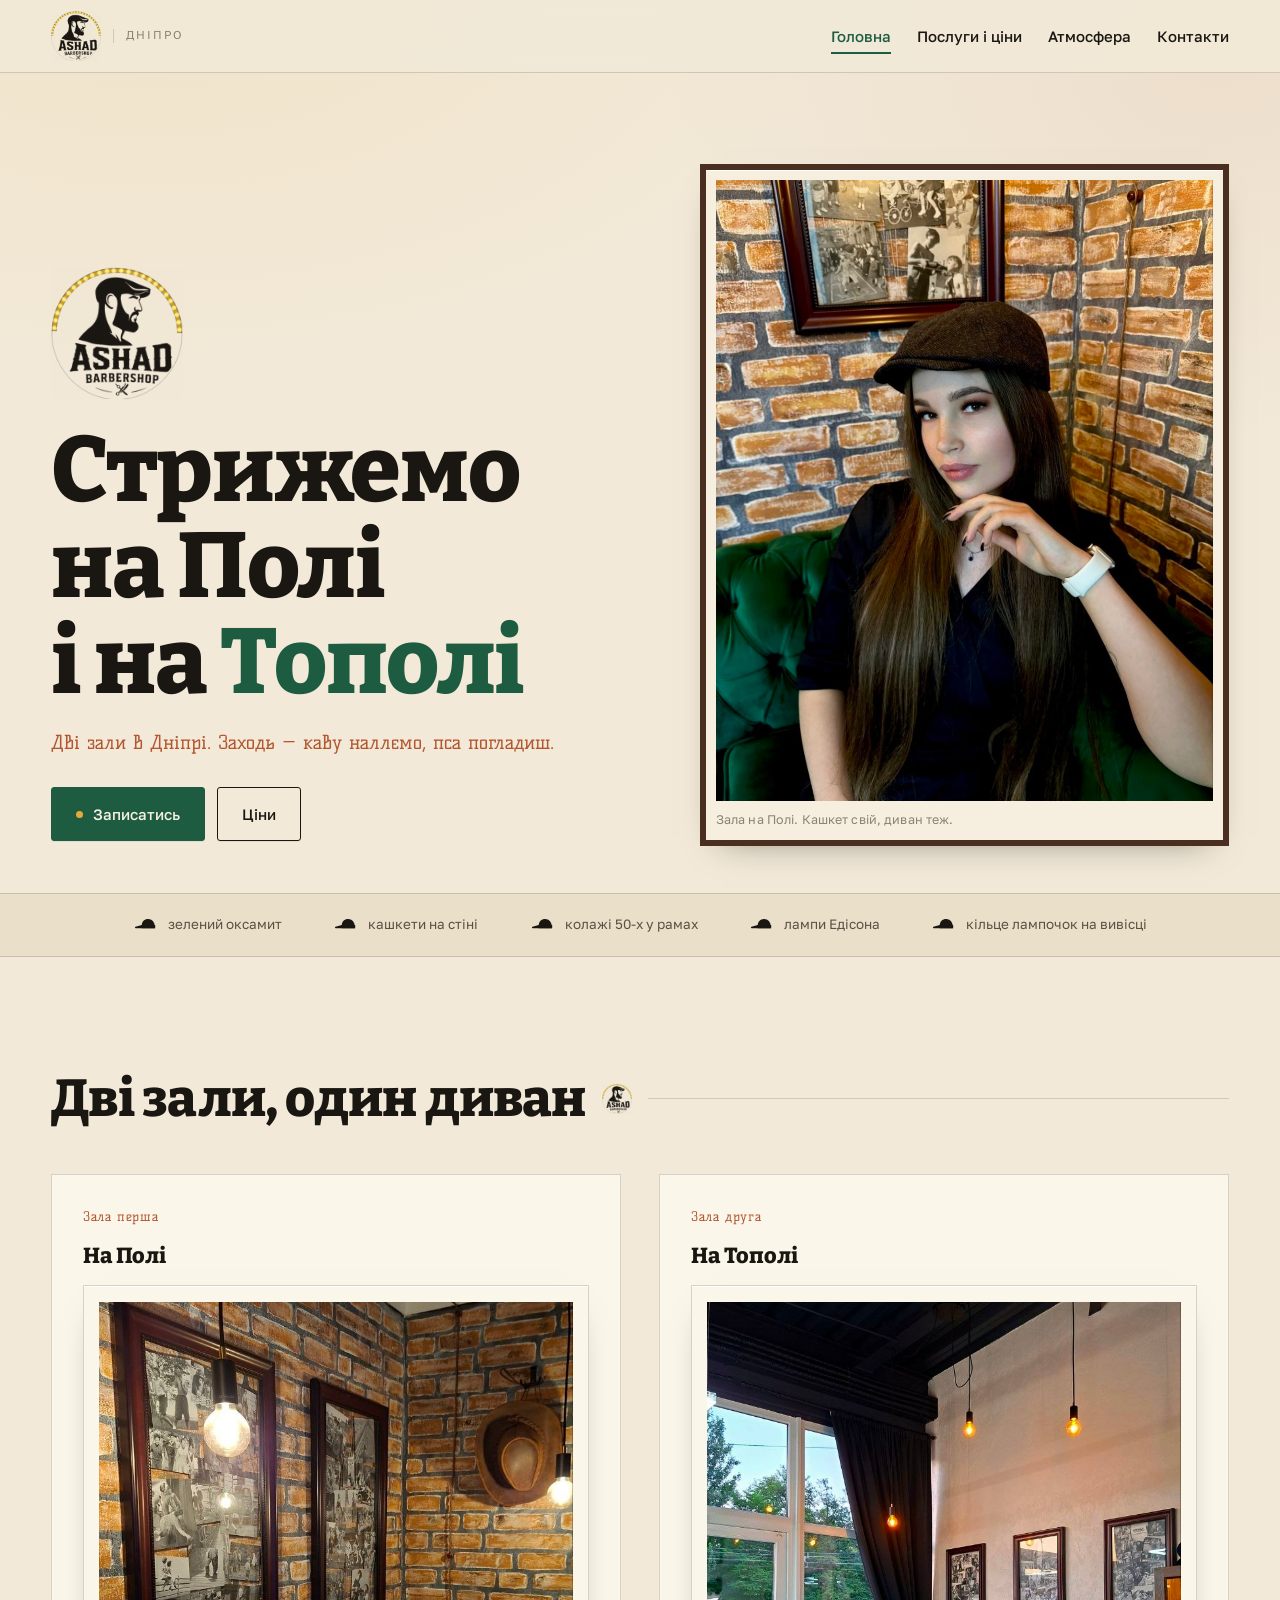
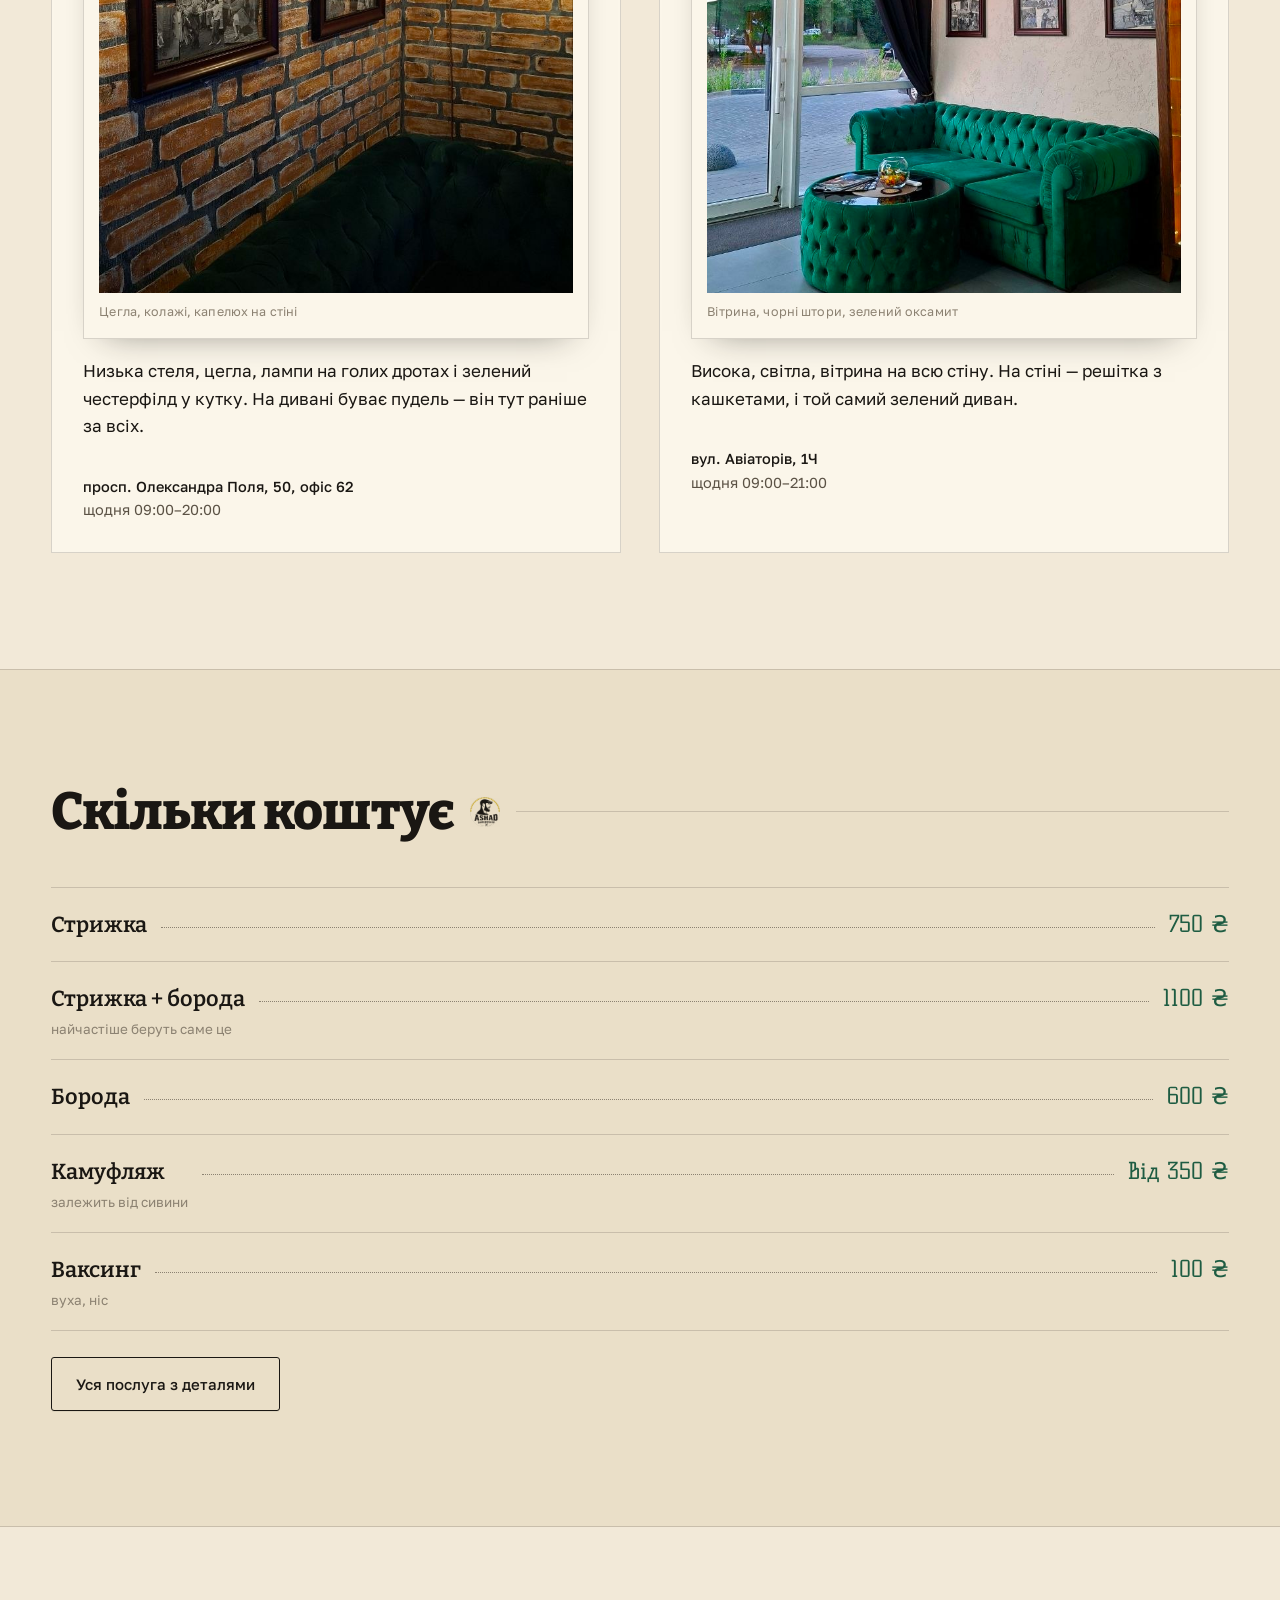
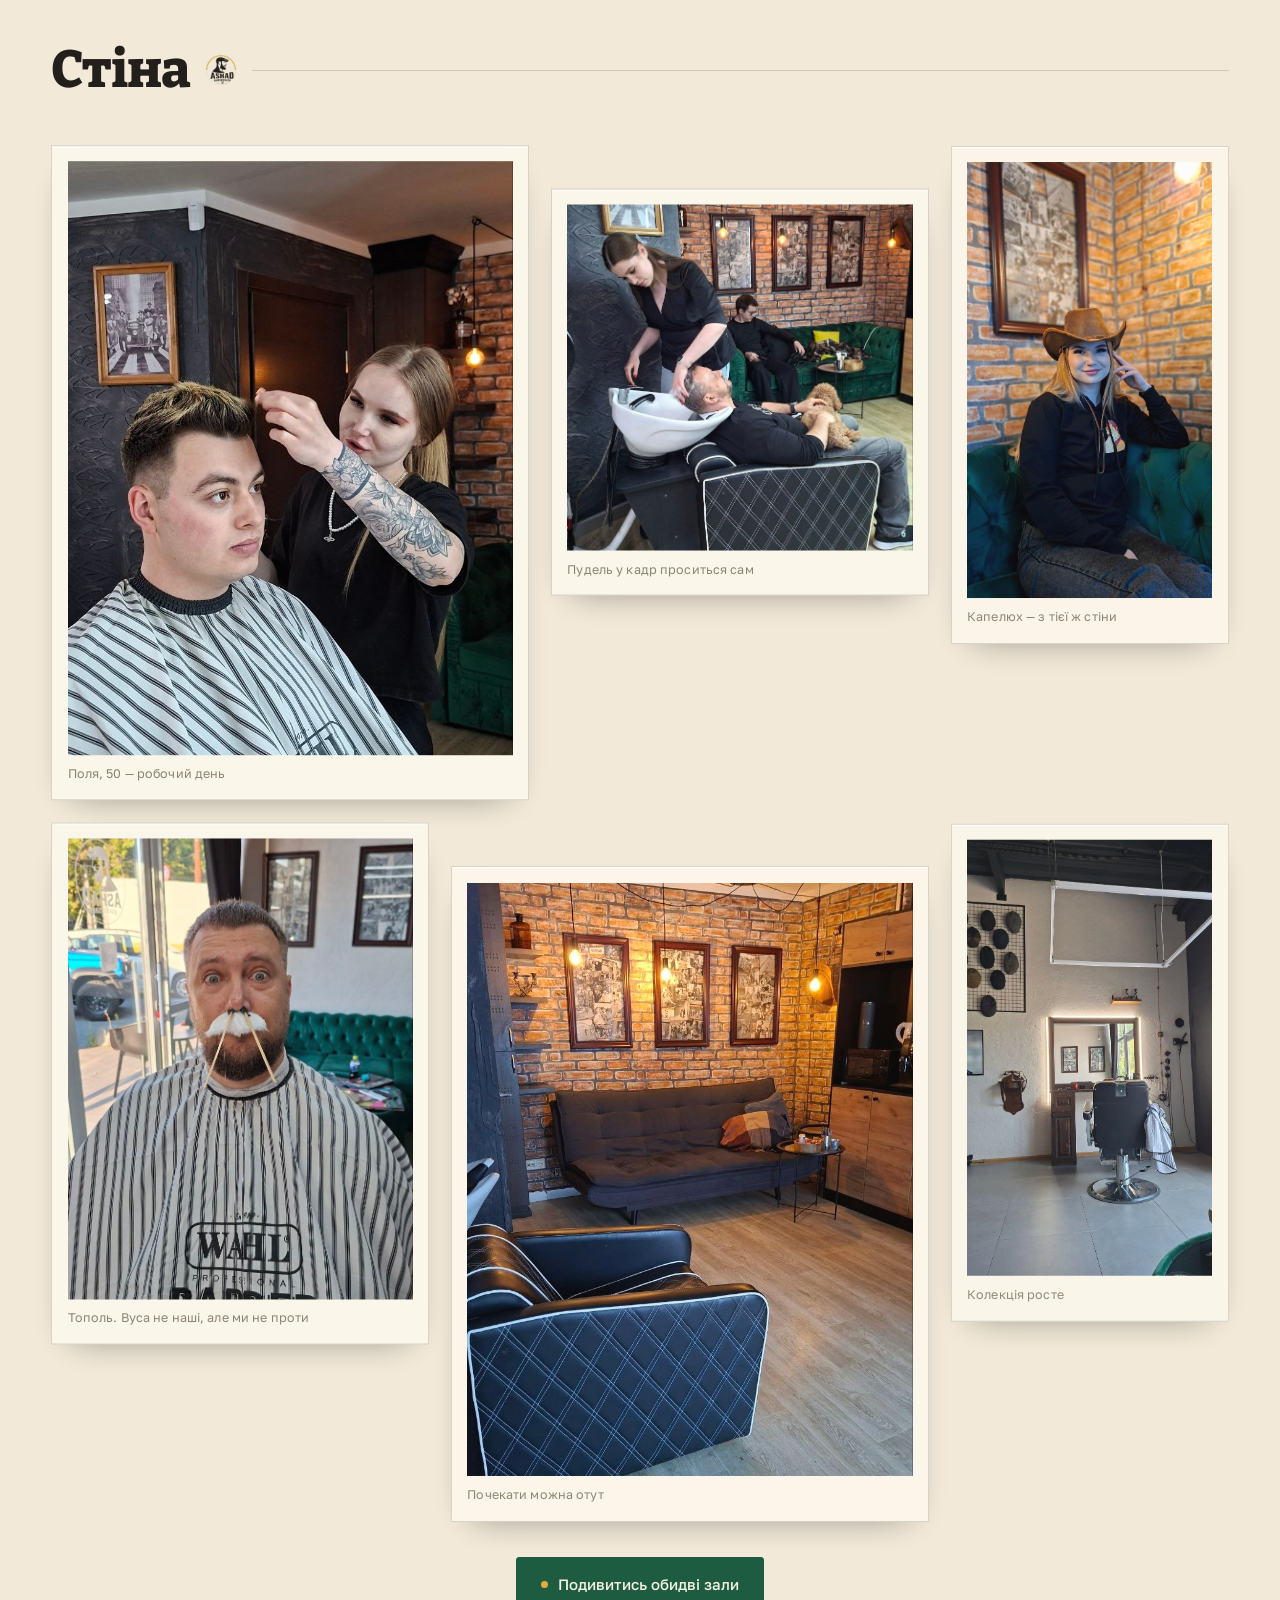
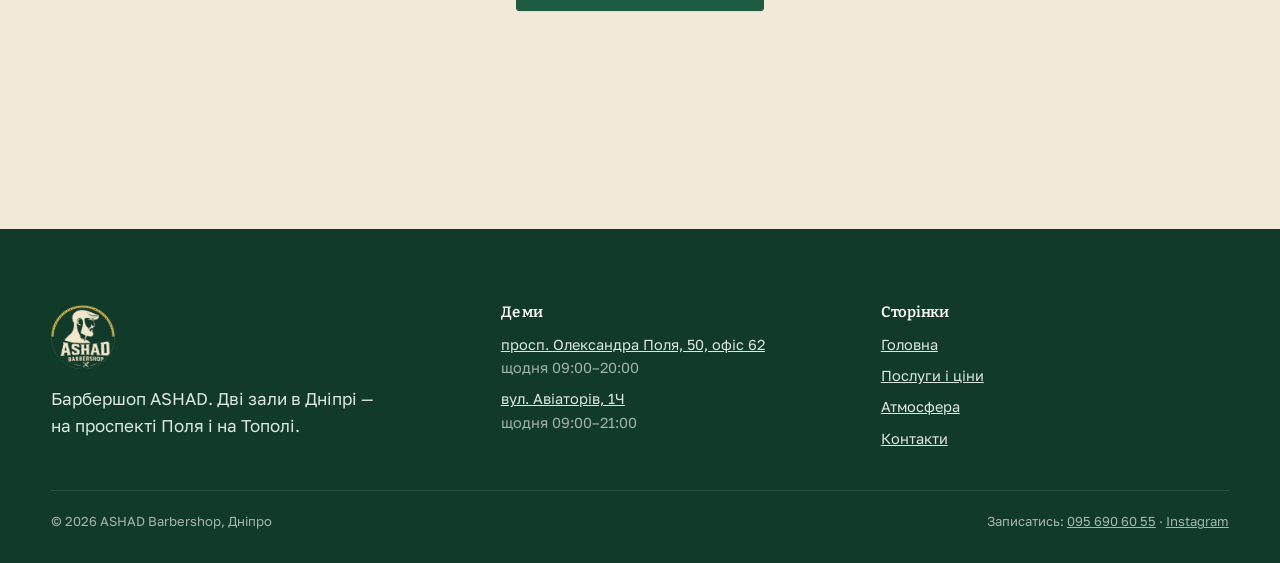
==== commit e016b599: "Рідний логотип ASHAD замість мальованого знака Мальований SVG прибрано звідусіль. Знаком сайту став " ====
--- a/index.html
+++ b/index.html
@@ -23,17 +23,14 @@
 <script type="application/ld+json">{"@context":"https://schema.org","@type":"HairSalon","name":"ASHAD Barbershop","description":"Барбершоп у Дніпрі: дві зали — на проспекті Олександра Поля та на вулиці Авіаторів (Тополь).","url":"https://bashevnik.github.io/ashad-barbershop/","image":"https://bashevnik.github.io/ashad-barbershop/assets/photo_5222409327333810366_y.jpg","priceRange":"600–1100 ₴","currenciesAccepted":"UAH","areaServed":"Дніпро","telephone":"+380956906055","sameAs":["https://instagram.com/ashad_barbershop.dnipro","https://instagram.com/ashad_barbershop.dnipro_2"],"makesOffer":[{"@type":"Offer","itemOffered":{"@type":"Service","name":"Стрижка"},"price":"750","priceCurrency":"UAH"},{"@type":"Offer","itemOffered":{"@type":"Service","name":"Стрижка + борода"},"price":"1100","priceCurrency":"UAH"},{"@type":"Offer","itemOffered":{"@type":"Service","name":"Борода"},"price":"600","priceCurrency":"UAH"},{"@type":"Offer","itemOffered":{"@type":"Service","name":"Камуфляж"},"price":"350","priceCurrency":"UAH"},{"@type":"Offer","itemOffered":{"@type":"Service","name":"Ваксинг"},"price":"100","priceCurrency":"UAH"}],"department":[{"@type":"HairSalon","name":"ASHAD Barbershop — На Полі","telephone":"+380956906055","sameAs":["https://instagram.com/ashad_barbershop.dnipro"],"hasMap":"https://maps.google.com/?cid=17836078881062854415","address":{"@type":"PostalAddress","streetAddress":"просп. Олександра Поля, 50, офіс 62","addressLocality":"Дніпро","addressRegion":"Дніпропетровська область","addressCountry":"UA"},"openingHoursSpecification":{"@type":"OpeningHoursSpecification","dayOfWeek":["Monday","Tuesday","Wednesday","Thursday","Friday","Saturday","Sunday"],"opens":"09:00","closes":"20:00"}},{"@type":"HairSalon","name":"ASHAD Barbershop — На Тополі","telephone":"+380938884050","sameAs":["https://instagram.com/ashad_barbershop.dnipro_2"],"hasMap":"https://www.google.com/maps/search/?api=1&query=ASHAD%20Barbershop%20Dnipro%202","address":{"@type":"PostalAddress","streetAddress":"вул. Авіаторів, 1Ч","addressLocality":"Дніпро","addressRegion":"Дніпропетровська область","addressCountry":"UA"},"openingHoursSpecification":{"@type":"OpeningHoursSpecification","dayOfWeek":["Monday","Tuesday","Wednesday","Thursday","Friday","Saturday","Sunday"],"opens":"09:00","closes":"21:00"}}]}</script>
 </head>
 <body>
-<div id="curtain" aria-hidden="true"><svg class="ring " viewBox="0 0 120 120" aria-hidden="true" focusable="false"><circle class="rim" cx="60" cy="60" r="57.5"/><circle class="bulbs" cx="60" cy="60" r="52"/><g class="cap" transform="translate(24,36) scale(1.5)"><path d="M16 21v-5c0-7 5-12 12-12s12 6 12 13v4z"/><path d="M41 21H5c-1.6 0-2-2-.4-2.6L16 15h25z"/></g></svg></div>
+<div id="curtain" aria-hidden="true"><img class="mark curtain__mark" src="assets/logo-light.png" alt="ASHAD Barbershop" width="320" height="320" decoding="async"></div>
 
 <div class="scrim" aria-hidden="true"></div>
 <header class="hdr">
   <div class="wrap hdr__in">
     <a class="brand" href="index.html">
-      <svg class="ring " viewBox="0 0 120 120" aria-hidden="true" focusable="false"><circle class="rim" cx="60" cy="60" r="57.5"/><circle class="bulbs" cx="60" cy="60" r="52"/><g class="cap" transform="translate(24,36) scale(1.5)"><path d="M16 21v-5c0-7 5-12 12-12s12 6 12 13v4z"/><path d="M41 21H5c-1.6 0-2-2-.4-2.6L16 15h25z"/></g></svg>
-      <span>
-        <span class="brand__name">ASHAD</span>
-        <span class="brand__sub">БАРБЕРШОП · ДНІПРО</span>
-      </span>
+      <img class="mark brand__logo" src="assets/logo-mark.png" alt="ASHAD Barbershop" width="320" height="320" decoding="async">
+      <span class="brand__city">Дніпро</span>
     </a>
     <button class="burger" type="button" aria-label="Меню" aria-expanded="false" aria-controls="nav"><span></span></button>
     <nav class="nav" id="nav" aria-label="Головне меню">
@@ -49,7 +46,7 @@
 <section class="hero">
   <div class="wrap hero__grid">
     <div>
-      <svg class="ring hero__mark lax-spin" viewBox="0 0 120 120" aria-hidden="true" focusable="false"><circle class="rim" cx="60" cy="60" r="57.5"/><circle class="bulbs" cx="60" cy="60" r="52"/><g class="cap" transform="translate(24,36) scale(1.5)"><path d="M16 21v-5c0-7 5-12 12-12s12 6 12 13v4z"/><path d="M41 21H5c-1.6 0-2-2-.4-2.6L16 15h25z"/></g></svg>
+      <img class="mark hero__mark lax-spin" src="assets/logo-mark.png" alt="ASHAD Barbershop" width="320" height="320" decoding="async">
       <h1>Стрижемо<br>на Полі<br>і на <em>Тополі</em></h1>
       <p class="hero__hand">Дві зали в Дніпрі. Заходь — каву наллємо, пса погладиш.</p>
       <div class="hero__cta">
@@ -77,7 +74,7 @@
 
 <section class="sec">
   <div class="wrap">
-    <div class="rule reveal"><h2>Дві зали, один диван</h2><svg class="ring " viewBox="0 0 120 120" aria-hidden="true" focusable="false"><circle class="rim" cx="60" cy="60" r="57.5"/><circle class="bulbs" cx="60" cy="60" r="52"/><g class="cap" transform="translate(24,36) scale(1.5)"><path d="M16 21v-5c0-7 5-12 12-12s12 6 12 13v4z"/><path d="M41 21H5c-1.6 0-2-2-.4-2.6L16 15h25z"/></g></svg></div>
+    <div class="rule reveal"><h2>Дві зали, один диван</h2><img class="mark rule__mark" src="assets/logo-mark.png" alt="ASHAD Barbershop" width="320" height="320" decoding="async"></div>
     <div class="halls">
       <article class="hall reveal">
         <span class="hall__tag">Зала перша</span>
@@ -99,7 +96,7 @@
 
 <section class="sec" style="background:var(--paper-2);border-block:1px solid var(--line)">
   <div class="wrap">
-    <div class="rule reveal"><h2>Скільки коштує</h2><svg class="ring " viewBox="0 0 120 120" aria-hidden="true" focusable="false"><circle class="rim" cx="60" cy="60" r="57.5"/><circle class="bulbs" cx="60" cy="60" r="52"/><g class="cap" transform="translate(24,36) scale(1.5)"><path d="M16 21v-5c0-7 5-12 12-12s12 6 12 13v4z"/><path d="M41 21H5c-1.6 0-2-2-.4-2.6L16 15h25z"/></g></svg></div>
+    <div class="rule reveal"><h2>Скільки коштує</h2><img class="mark rule__mark" src="assets/logo-mark.png" alt="ASHAD Barbershop" width="320" height="320" decoding="async"></div>
     <div class="reveal">
 <ul class="price">
   <li>
@@ -134,7 +131,7 @@
 
 <section class="sec">
   <div class="wrap-wide">
-    <div class="rule reveal" style="width:min(100%,var(--wrap));margin-inline:auto"><h2>Стіна</h2><svg class="ring " viewBox="0 0 120 120" aria-hidden="true" focusable="false"><circle class="rim" cx="60" cy="60" r="57.5"/><circle class="bulbs" cx="60" cy="60" r="52"/><g class="cap" transform="translate(24,36) scale(1.5)"><path d="M16 21v-5c0-7 5-12 12-12s12 6 12 13v4z"/><path d="M41 21H5c-1.6 0-2-2-.4-2.6L16 15h25z"/></g></svg></div>
+    <div class="rule reveal" style="width:min(100%,var(--wrap));margin-inline:auto"><h2>Стіна</h2><img class="mark rule__mark" src="assets/logo-mark.png" alt="ASHAD Barbershop" width="320" height="320" decoding="async"></div>
     <div class="wall">
       <figure class="frame w5 tall reveal frame--tilt-l"><img src="assets/photo_5222409327333810369_y.jpg" alt="Стрижка молодого клієнта" loading="lazy"><figcaption>Поля, 50 — робочий день</figcaption></figure>
       <figure class="frame w4 sq reveal down"><img src="assets/photo_5222409327333810367_y.jpg" alt="Мийка голови, пудель на дивані" loading="lazy"><figcaption>Пудель у кадр проситься сам</figcaption></figure>
@@ -153,7 +150,7 @@
   <div class="wrap">
     <div class="ftr__grid">
       <div>
-        <svg class="ring " viewBox="0 0 120 120" aria-hidden="true" focusable="false"><circle class="rim" cx="60" cy="60" r="57.5"/><circle class="bulbs" cx="60" cy="60" r="52"/><g class="cap" transform="translate(24,36) scale(1.5)"><path d="M16 21v-5c0-7 5-12 12-12s12 6 12 13v4z"/><path d="M41 21H5c-1.6 0-2-2-.4-2.6L16 15h25z"/></g></svg>
+        <img class="mark ftr__mark" src="assets/logo-light.png" alt="ASHAD Barbershop" width="320" height="320" decoding="async">
         <p style="max-width:30ch;margin:0">Барбершоп ASHAD. Дві зали в Дніпрі — на проспекті Поля і на Тополі.</p>
       </div>
       <div>
--- a/css/style.css
+++ b/css/style.css
@@ -79,14 +79,10 @@
   overflow:hidden; clip:rect(0 0 0 0); white-space:nowrap; border:0;
 }
 
-/* ── знак: кільце лампочок з вивіски ───────── */
-.ring{ display:block; color:var(--ink); }
-.ring .bulbs{
-  fill:none; stroke:currentColor; stroke-width:6.5;
-  stroke-linecap:round; stroke-dasharray:.1 13.5138;
-}
-.ring .rim{ fill:none; stroke:currentColor; stroke-width:1.6; opacity:.5; }
-.ring .cap{ fill:currentColor; }
+/* ── знак бренду: справжній логотип ────────── */
+.mark{ display:block; height:auto; }
+.rule__mark{ width:30px; flex:none; }
+.ftr__mark{ width:64px; margin-bottom:16px; }
 
 /* ── шапка ─────────────────────────────────── */
 .hdr{
@@ -101,18 +97,14 @@
   min-height:var(--hdr);
 }
 .brand{
-  display:flex; align-items:center; gap:11px;
+  display:flex; align-items:center; gap:12px;
   text-decoration:none; margin-right:auto;
 }
-.brand .ring{ width:38px; height:38px; flex:none; }
-.brand__name{
-  font-family:"Kelly Slab", "Bitter", serif;
-  font-size:22px; letter-spacing:.06em; line-height:1;
-}
-.brand__sub{
-  display:block; font-family:"Golos Text",sans-serif;
-  font-size:9.5px; letter-spacing:.28em; color:var(--ink-faint);
-  margin-top:3px;
+.brand__logo{ width:50px; flex:none; }
+.brand__city{
+  font-family:"Golos Text",sans-serif; text-transform:uppercase;
+  font-size:11.5px; letter-spacing:.16em; color:var(--ink-faint);
+  padding-left:12px; border-left:1px solid var(--line); line-height:1.2;
 }
 .nav{ display:flex; gap:26px; align-items:center; }
 .nav a{
@@ -173,8 +165,8 @@
   margin:0 0 clamp(28px,4vw,48px);
 }
 .rule::after{ content:""; flex:1; height:1px; background:var(--line); }
-.rule .ring{ width:22px; height:22px; flex:none; color:var(--brick); }
-.rule h2{ flex:none; }
+
+.rule h2{ flex:0 1 auto; min-width:0; }
 
 /* ── герой ─────────────────────────────────── */
 .hero{
@@ -185,7 +177,7 @@
   display:grid; grid-template-columns:1.05fr .95fr;
   gap:clamp(28px,5vw,72px); align-items:end;
 }
-.hero__mark{ width:clamp(74px,8vw,104px); height:auto; color:var(--green); margin-bottom:22px; }
+.hero__mark{ width:clamp(96px,11vw,132px); margin-bottom:24px; }
 .hero h1 em{ font-style:normal; color:var(--green); }
 .hero__hand{
   font-family:"Kelly Slab", serif; font-size:clamp(17px,1.5vw,21px);
@@ -205,7 +197,7 @@
   position:relative;
 }
 .frame--wood{ border:6px solid var(--frame); padding:10px; background:#F6EFE0; }
-.frame img{ width:100%; height:100%; object-fit:cover; display:block; }
+.frame img{ width:100%; height:auto; object-fit:cover; display:block; }
 .frame figcaption{
   font-size:12.5px; color:var(--ink-faint); padding-top:9px;
   font-family:"Golos Text",sans-serif; letter-spacing:.01em;
@@ -355,6 +347,7 @@
 .card dt{ color:var(--ink-faint); }
 .card dd{ margin:0; }
 .card__links{ display:flex; gap:10px; flex-wrap:wrap; margin-top:auto; padding-top:6px; }
+.card__links .btn{ min-width:0; overflow-wrap:anywhere; }
 
 /* ── підвал ────────────────────────────────── */
 .ftr{
@@ -363,7 +356,7 @@
 }
 .ftr a{ color:#DCE8DF; }
 .ftr__grid{ display:grid; grid-template-columns:1.2fr 1fr 1fr; gap:32px; }
-.ftr .ring{ width:52px; height:52px; color:var(--bulb); margin-bottom:16px; }
+
 .ftr h4{ font-size:15px; font-weight:600; margin-bottom:12px; color:#fff; }
 .ftr ul{ list-style:none; margin:0; padding:0; display:grid; gap:8px; font-size:14.5px; }
 .ftr__bottom{
@@ -382,17 +375,15 @@
   display:grid; place-items:center;
   transition:opacity .45s ease, visibility .45s;
 }
-#curtain .ring{ width:96px; height:96px; color:var(--bulb); }
-#curtain .ring .rim{ stroke:#EBD9AE; opacity:.35; }
-#curtain .ring .cap{ fill:#F3E7CB; }
+#curtain .curtain__mark{ width:clamp(112px,26vw,152px); }
 html.is-ready #curtain{ opacity:0; visibility:hidden; }
 html.is-leaving #curtain{ opacity:1; visibility:visible; }
 .no-js #curtain{ display:none; }
 
-@keyframes ring-spin{ to{ transform:rotate(360deg); } }
-#curtain .ring .bulbs{ transform-origin:60px 60px; animation:ring-spin 9s linear infinite; }
+@keyframes mark-breath{ 0%,100%{ opacity:.72; transform:scale(.985); } 50%{ opacity:1; transform:scale(1); } }
+#curtain .curtain__mark{ animation:mark-breath 1.7s ease-in-out infinite; }
 @media (prefers-reduced-motion: reduce){
-  #curtain .ring .bulbs{ animation:none; }
+  #curtain .curtain__mark{ animation:none; }
   #curtain{ transition:none; }
   .js .reveal{ opacity:1; transform:none; }
 }
@@ -452,6 +443,12 @@
   .is-menu .scrim{ opacity:1; visibility:visible; pointer-events:auto; }
   body.is-menu{ overflow:hidden; }
 
+  /* посилання в підвалі і телефони в картках — нормальна ціль для пальця */
+  .ftr ul{ gap:2px; }
+  .ftr ul a,
+  .ftr__bottom a,
+  .card dd a{ display:inline-flex; align-items:center; min-height:42px; }
+
   /* нахили дрібнішають — на вузькому екрані вони заважають */
   .frame--tilt-l{ transform:rotate(-.8deg); }
   .frame--tilt-r{ transform:rotate(.6deg); }
@@ -476,6 +473,12 @@
   .reel{ padding:clamp(32px,5vh,56px) 0; }
   .reel__head{ margin-bottom:18px; }
   .reel__head .lead{ font-size:16px; }
+}
+
+@media (max-width: 380px){
+  :root{ --gut:16px; }
+  .brand__city{ letter-spacing:.1em; padding-left:9px; }
+  .hdr__in{ gap:12px; }
 }
 
 @media (max-width: 480px){
